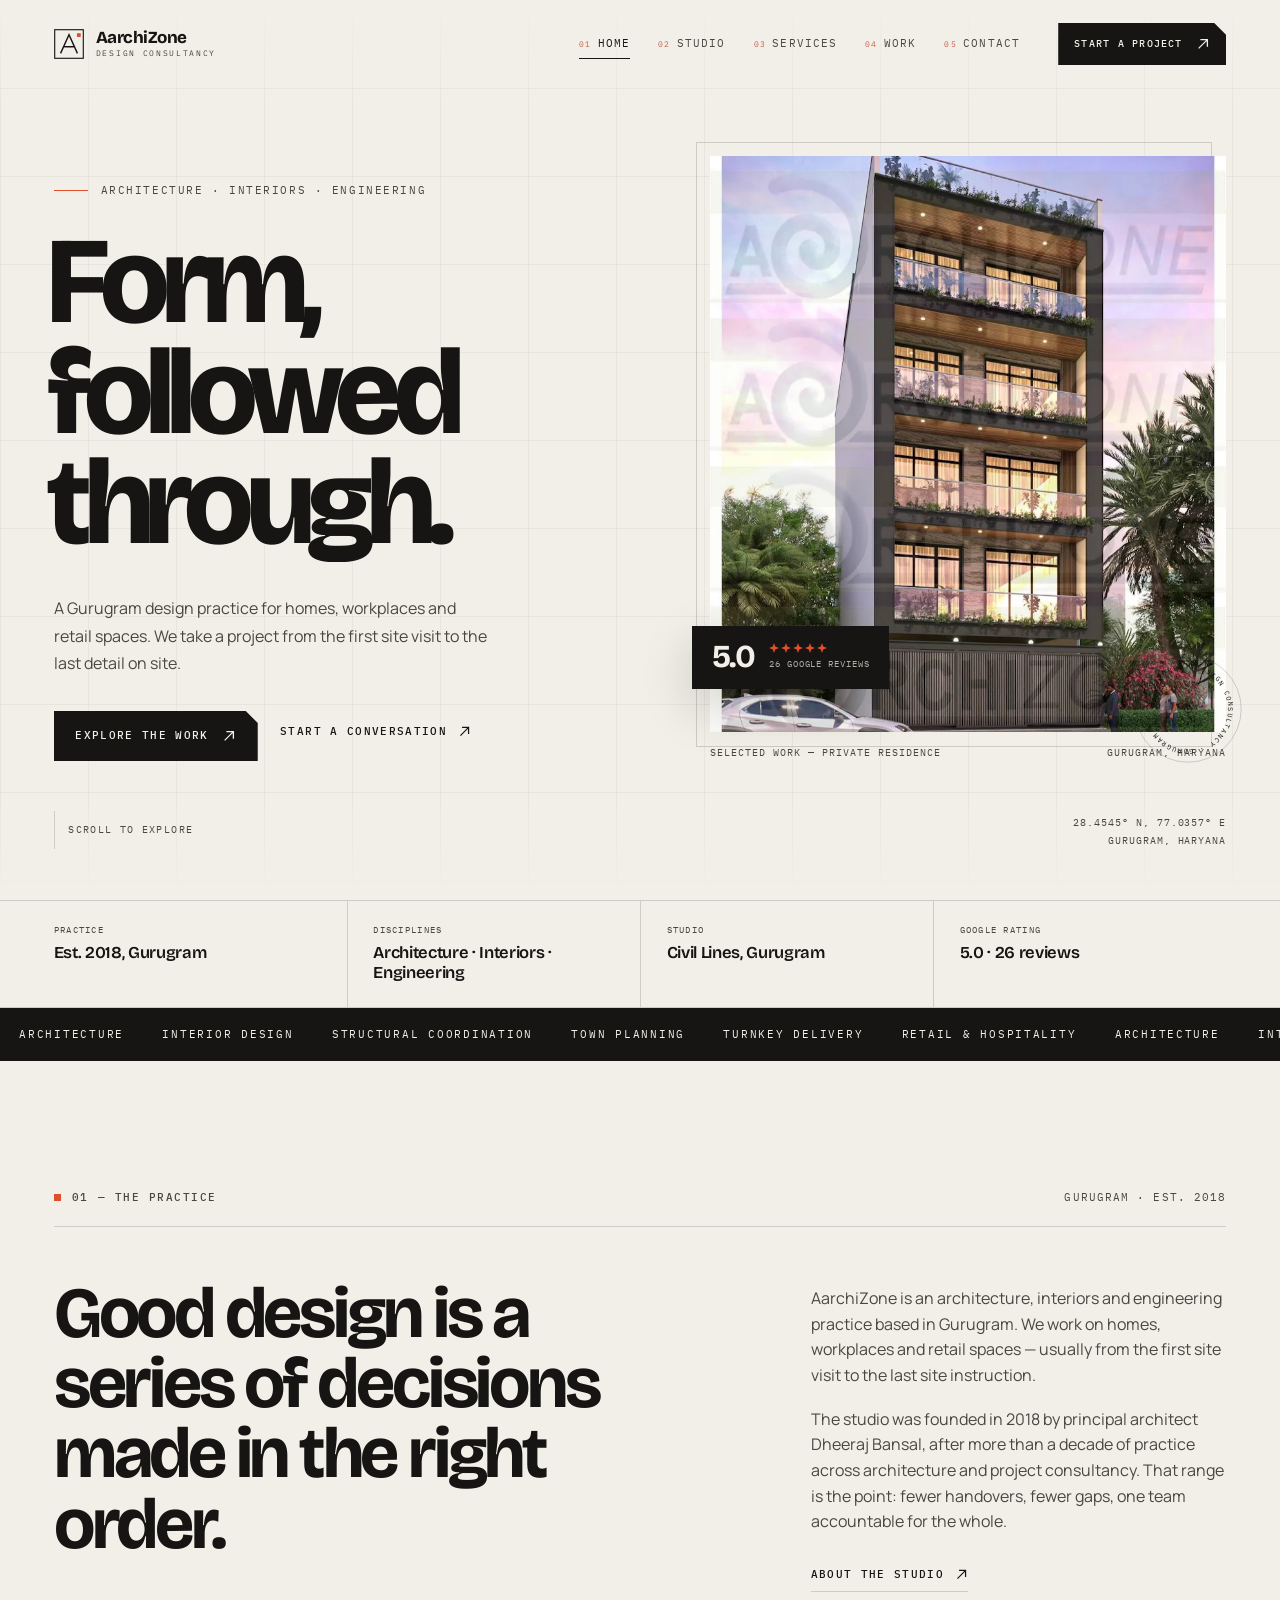
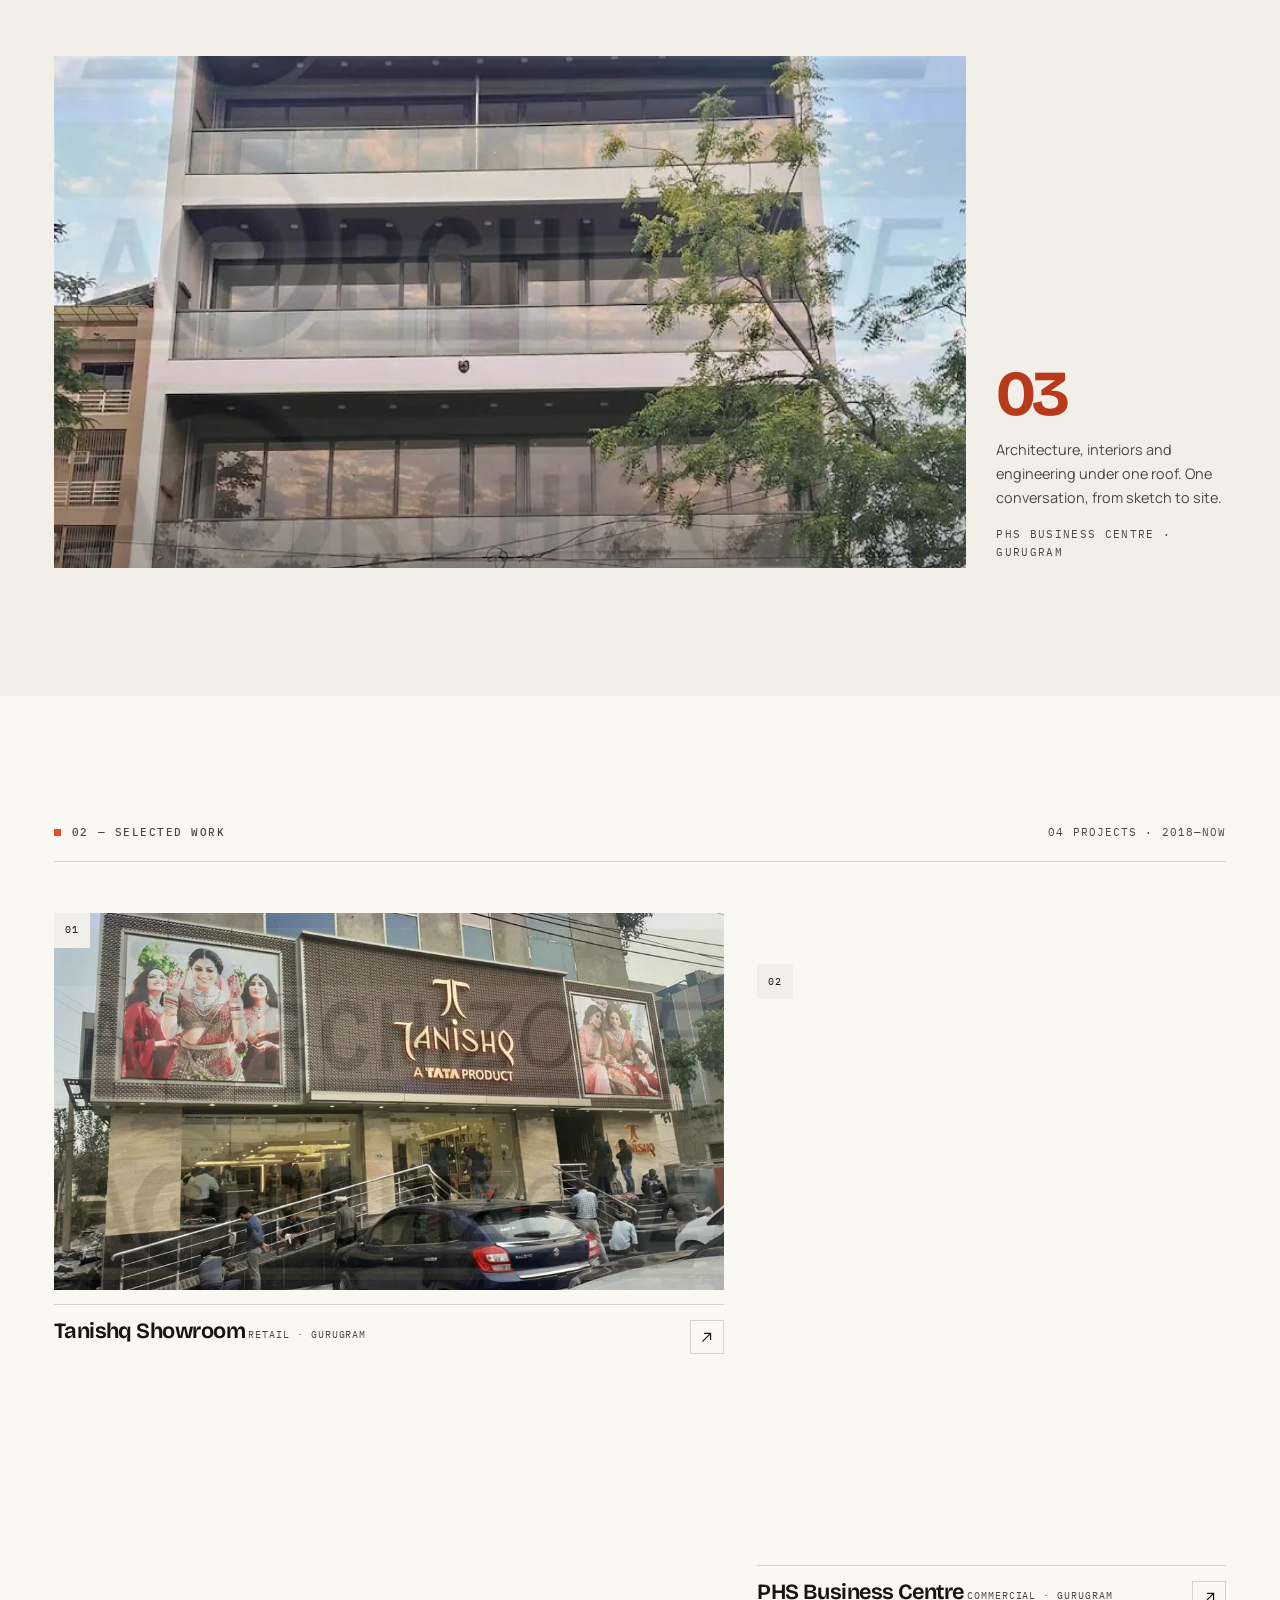
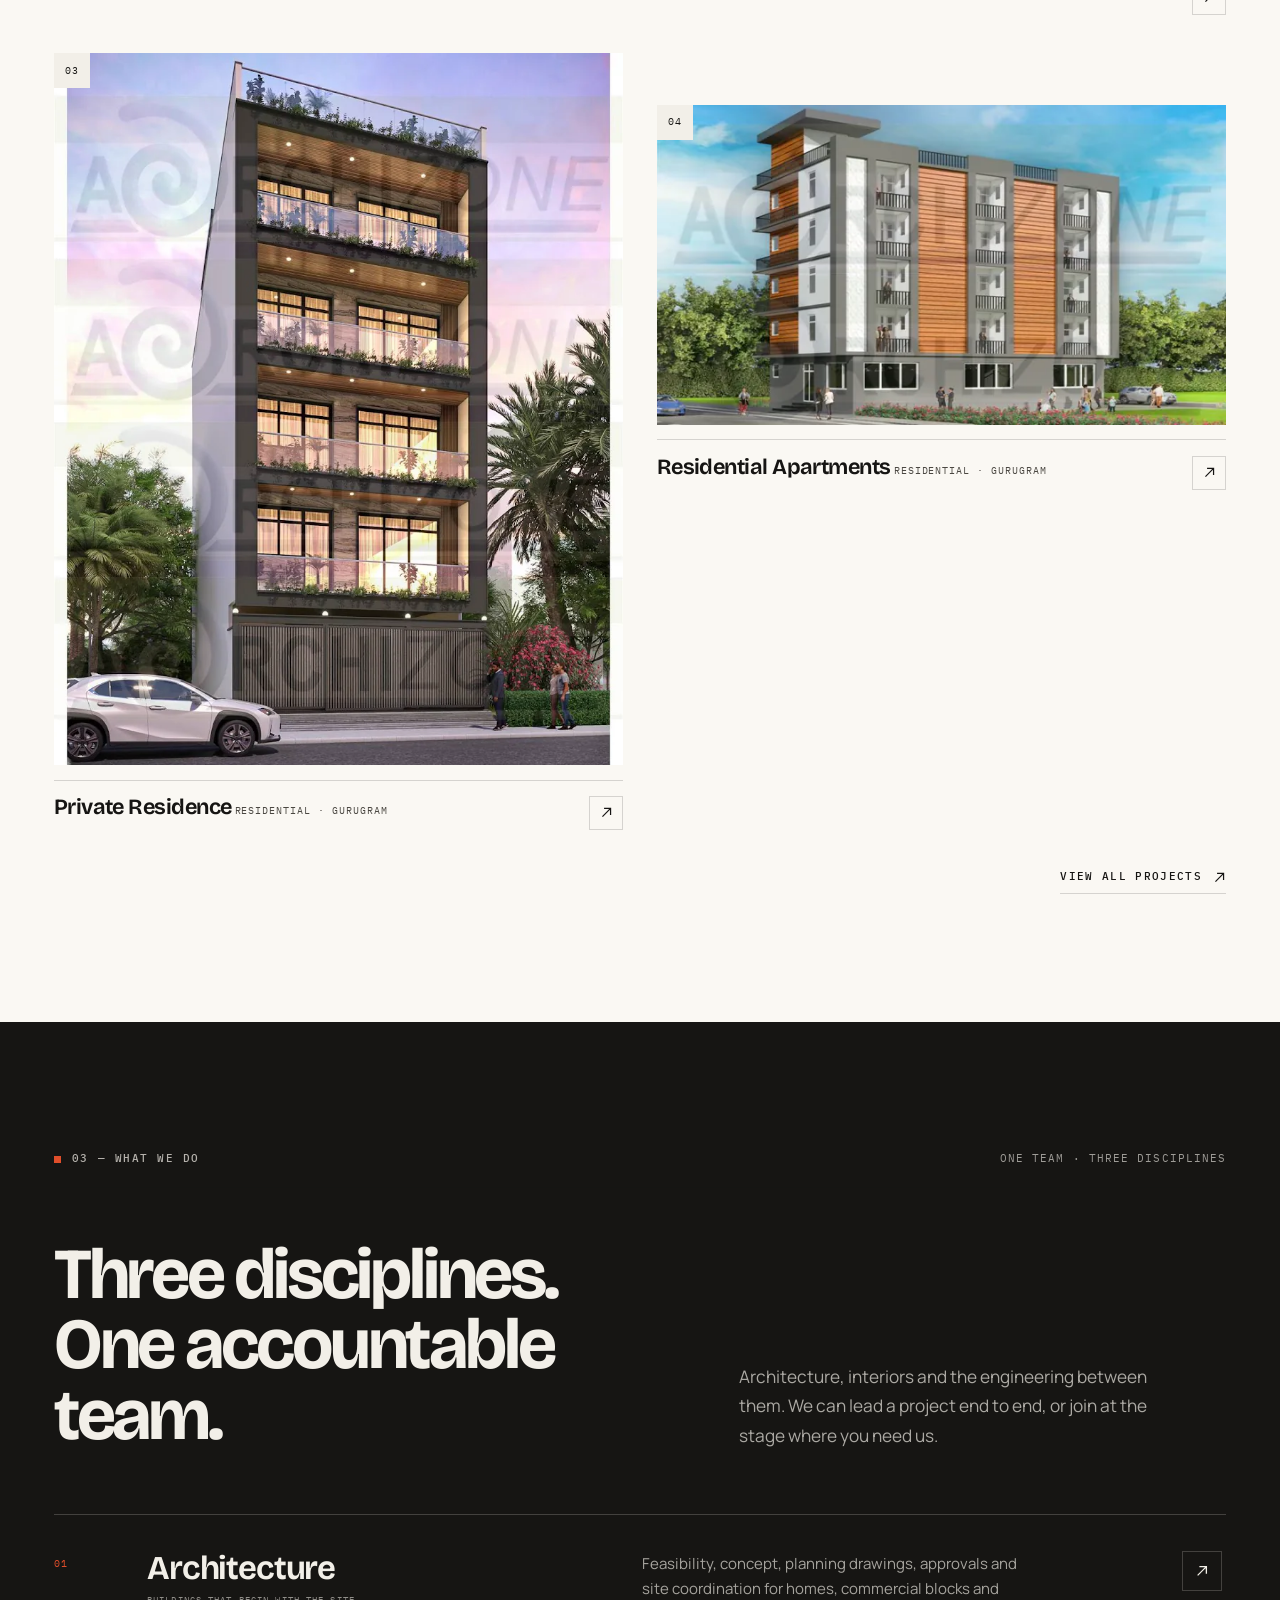
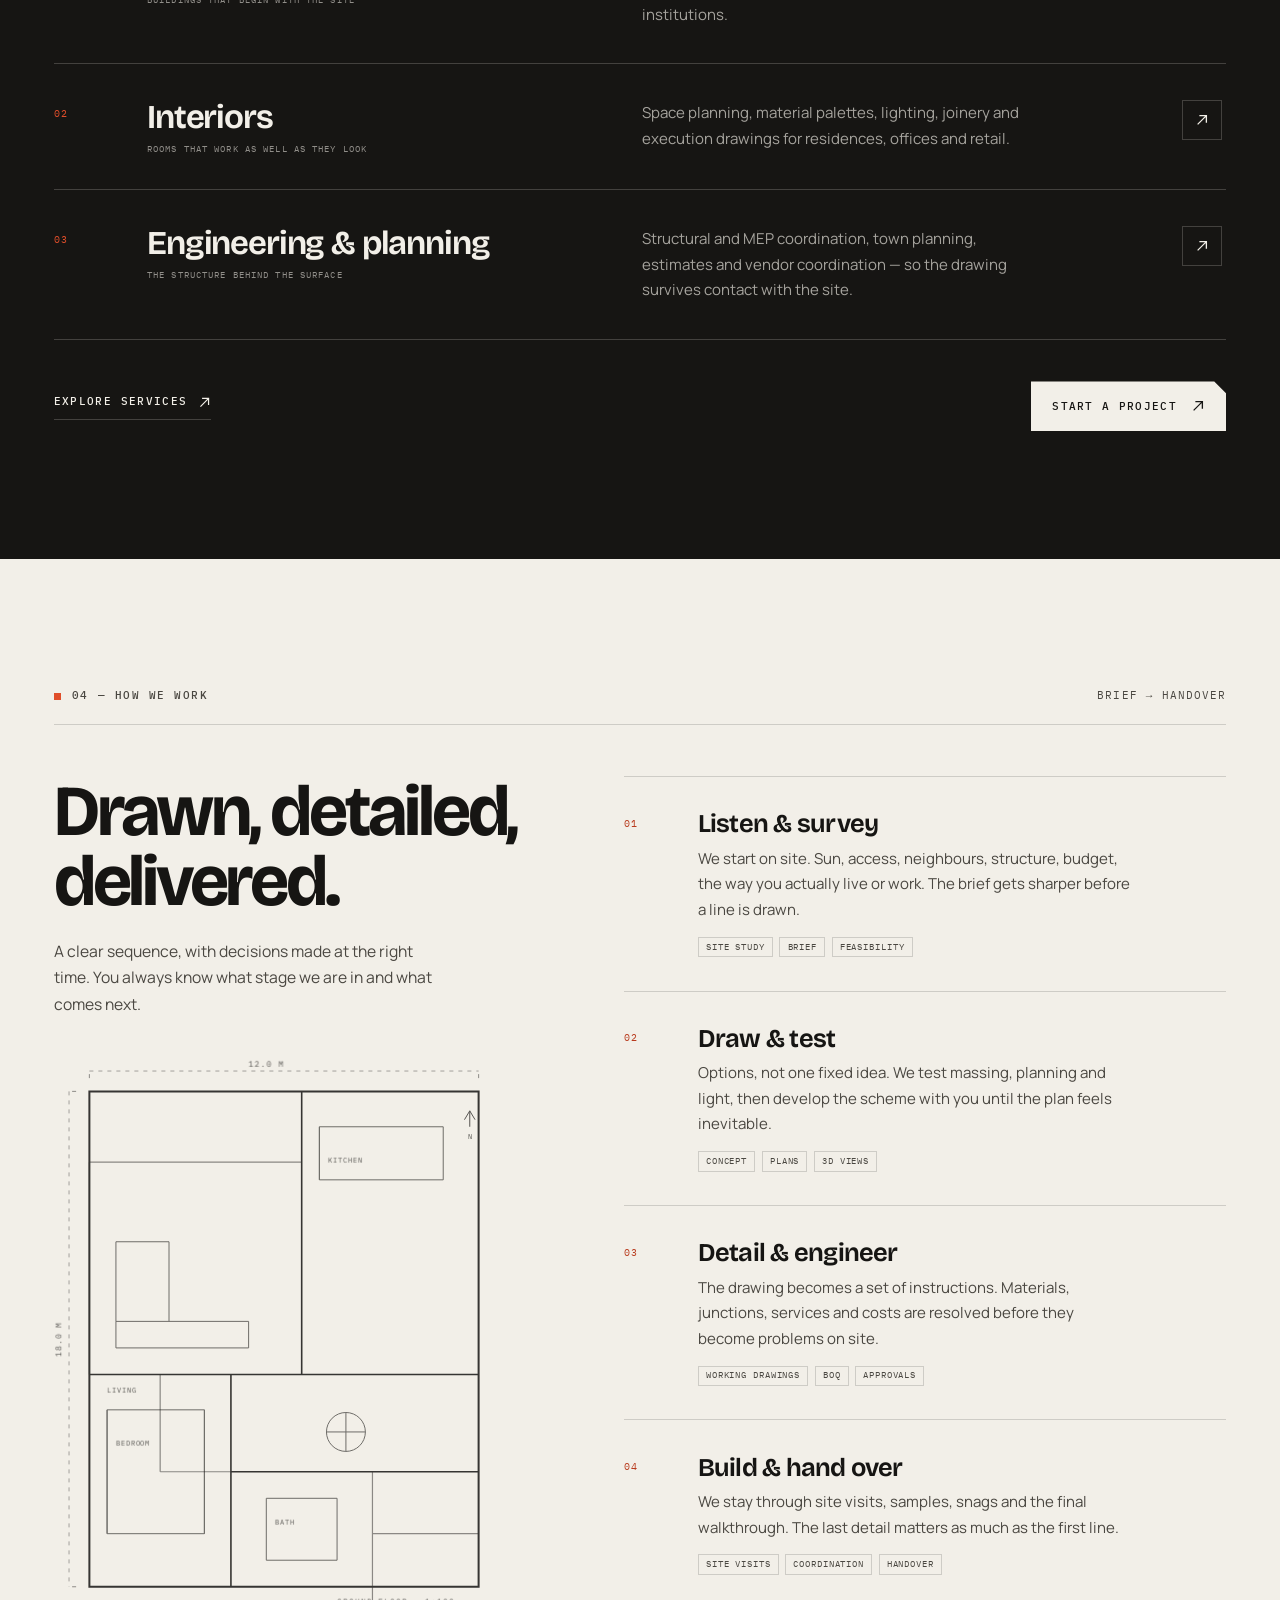
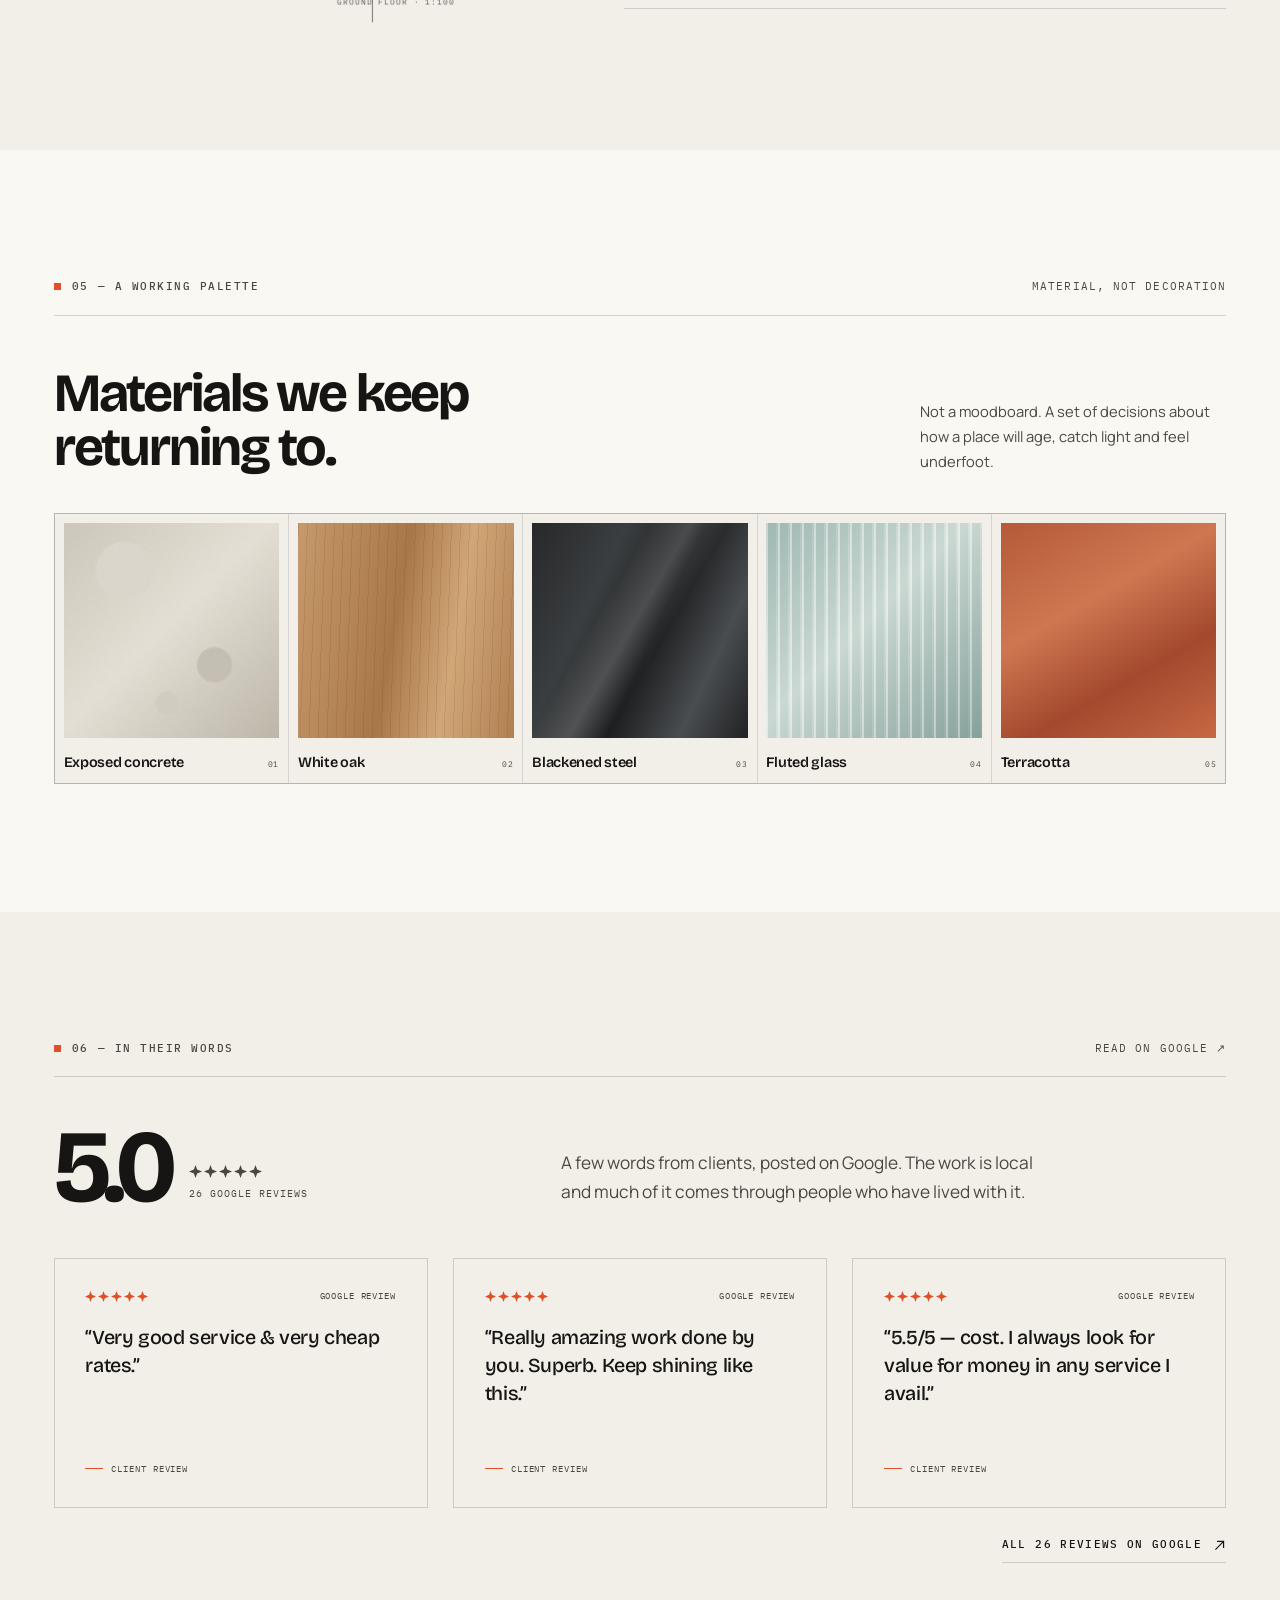
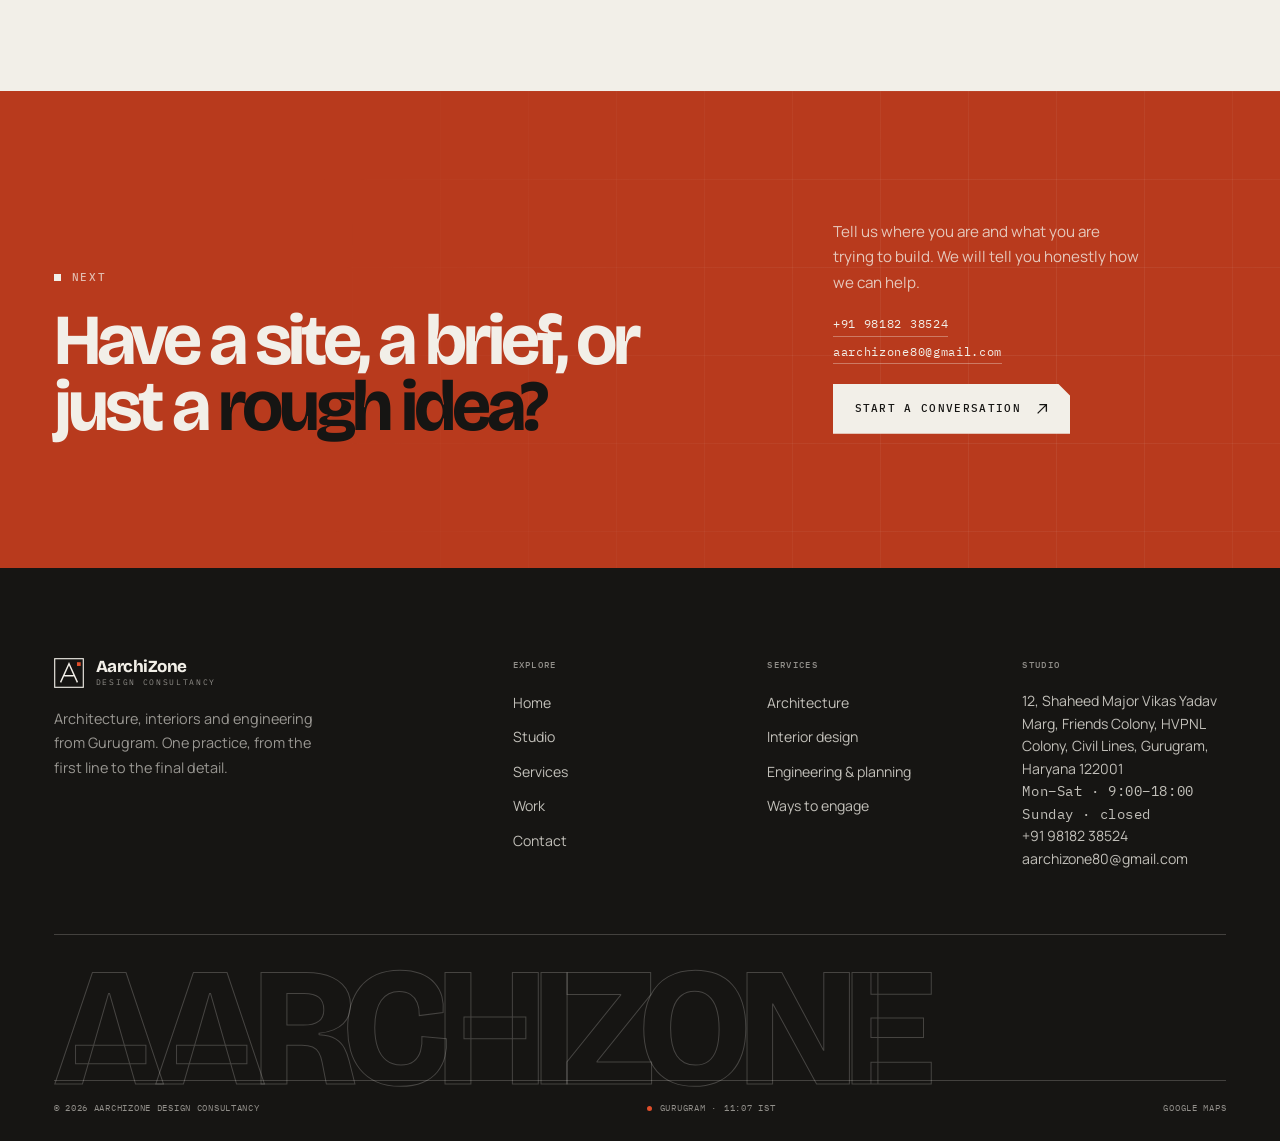
==== index.html @ 9d72ed25 "Build AarchiZone Design Consultancy website" ====
<!DOCTYPE html>
<html lang="en">
<head>
  <meta charset="utf-8">
  <meta name="viewport" content="width=device-width, initial-scale=1">
  <title>AarchiZone Design Consultancy — Architecture in Gurugram</title>
  <meta name="description" content="AarchiZone is an architecture, interior design and engineering practice in Gurugram. Residential, commercial and retail work — from first sketch to final detail.">
  <meta name="theme-color" content="#f2efe8">
  <link rel="icon" href="assets/favicon.svg" type="image/svg+xml">
  <link rel="preload" href="assets/fonts/bricolage-grotesque.woff2" as="font" type="font/woff2" crossorigin>
  <link rel="preload" href="assets/fonts/manrope.woff2" as="font" type="font/woff2" crossorigin>
  <link rel="preload" href="assets/fonts/ibm-plex-mono-400.woff2" as="font" type="font/woff2" crossorigin>
  <link rel="preload" href="assets/img/project-residence.webp" as="image" fetchpriority="high">
  <link rel="stylesheet" href="css/style.css">
  <meta property="og:type" content="website">
  <meta property="og:title" content="AarchiZone Design Consultancy — Architecture, Interiors &amp; Engineering">
  <meta property="og:description" content="A Gurugram design practice working across architecture, interiors and engineering — from the first line to the last detail.">
  <meta property="og:image" content="assets/img/og-cover.webp">
  <meta property="og:image:alt" content="A contemporary residence at dusk with planted balconies, designed by AarchiZone.">
  <meta name="twitter:card" content="summary_large_image">
  <!-- Add canonical + absolute og:url once the production domain is connected. -->
  <script>document.documentElement.classList.add("js");</script>
  <script type="application/ld+json">
  {
    "@context": "https://schema.org",
    "@type": "ProfessionalService",
    "name": "AarchiZone Design Consultancy",
    "description": "Architecture, interior design, engineering and town planning practice in Gurugram, Haryana.",
    "telephone": "+91-98182-38524",
    "email": "aarchizone80@gmail.com",
    "foundingDate": "2018",
    "founder": {
      "@type": "Person",
      "name": "Dheeraj Bansal",
      "jobTitle": "Principal Architect"
    },
    "address": {
      "@type": "PostalAddress",
      "streetAddress": "12, Shaheed Major Vikas Yadav Marg, Friends Colony, HVPNL Colony, Civil Lines",
      "addressLocality": "Gurugram",
      "addressRegion": "Haryana",
      "postalCode": "122001",
      "addressCountry": "IN"
    },
    "geo": {
      "@type": "GeoCoordinates",
      "latitude": 28.4545296,
      "longitude": 77.0357048
    },
    "openingHoursSpecification": [
      {
        "@type": "OpeningHoursSpecification",
        "dayOfWeek": ["Monday", "Tuesday", "Wednesday", "Thursday", "Friday", "Saturday"],
        "opens": "09:00",
        "closes": "18:00"
      }
    ],
    "areaServed": "Gurugram",
    "knowsAbout": ["Architecture", "Interior Design", "Structural Coordination", "Town Planning"],
    "sameAs": ["https://maps.app.goo.gl/5RbaZ3eTJ1Ez8fLD9"]
  }
  </script>
</head>
<body data-page="home">
  <a class="skip-link" href="#main">Skip to content</a>
  <div class="scroll-progress" aria-hidden="true"><span></span></div>

  <header class="site-header" data-header>
    <div class="header-inner container">
      <a class="brand" href="index.html" aria-label="AarchiZone Design Consultancy — home">
        <svg class="brand-mark" viewBox="0 0 32 32" aria-hidden="true" fill="none">
          <rect x="0.75" y="0.75" width="30.5" height="30.5" stroke="currentColor" stroke-width="1.2"/>
          <path d="M7 26 16 6l9 20M11 19h10" stroke="currentColor" stroke-width="1.5"/>
          <rect x="24.5" y="4.5" width="4" height="4" fill="#e04e2a"/>
        </svg>
        <span class="brand-text">
          <span class="brand-name">AarchiZone</span>
          <span class="brand-sub">Design Consultancy</span>
        </span>
      </a>
      <nav class="desktop-nav" aria-label="Primary">
        <a href="index.html" data-nav="home"><span>01</span>Home</a>
        <a href="about.html" data-nav="about"><span>02</span>Studio</a>
        <a href="services.html" data-nav="services"><span>03</span>Services</a>
        <a href="projects.html" data-nav="projects"><span>04</span>Work</a>
        <a href="contact.html" data-nav="contact"><span>05</span>Contact</a>
      </nav>
      <a class="btn btn--sm header-cta" href="contact.html">Start a project
        <svg viewBox="0 0 16 16" fill="none" aria-hidden="true"><path d="M3 13 13 3M5 3h8v8" stroke="currentColor" stroke-width="1.5"/></svg>
      </a>
      <button class="menu-toggle" type="button" aria-expanded="false" aria-controls="mobile-menu" aria-label="Open menu" data-menu-toggle>
        <span></span><span></span><span></span>
      </button>
    </div>
  </header>

  <div class="mobile-menu" id="mobile-menu" data-menu>
    <nav class="mobile-menu__nav" aria-label="Mobile">
      <a href="index.html" data-nav="home"><span>01</span>Home</a>
      <a href="about.html" data-nav="about"><span>02</span>Studio</a>
      <a href="services.html" data-nav="services"><span>03</span>Services</a>
      <a href="projects.html" data-nav="projects"><span>04</span>Work</a>
      <a href="contact.html" data-nav="contact"><span>05</span>Contact</a>
    </nav>
    <div class="mobile-menu__foot">
      <a href="tel:+919818238524">+91&nbsp;98182&nbsp;38524</a>
      <a href="mailto:aarchizone80@gmail.com">aarchizone80@gmail.com</a>
      <span>Gurugram, Haryana</span>
    </div>
  </div>

  <main id="main">
    <section class="hero" data-hero>
      <div class="grid-lines" aria-hidden="true"></div>
      <div class="container hero-inner">
        <div class="hero-copy">
          <p class="eyebrow">Architecture · Interiors · Engineering</p>
          <h1 class="hero-title">
            <span class="line"><span>Form,</span></span>
            <span class="line"><span>followed</span></span>
            <span class="line"><span>through.</span></span>
          </h1>
          <p class="hero-lede">A Gurugram design practice for homes, workplaces and retail spaces. We take a project from the first site visit to the last detail on site.</p>
          <div class="hero-actions">
            <a class="btn" href="projects.html">Explore the work
              <svg viewBox="0 0 16 16" fill="none" aria-hidden="true"><path d="M3 13 13 3M5 3h8v8" stroke="currentColor" stroke-width="1.5"/></svg>
            </a>
            <a class="text-link" href="contact.html">Start a conversation
              <svg viewBox="0 0 16 16" fill="none" aria-hidden="true"><path d="M3 13 13 3M5 3h8v8" stroke="currentColor" stroke-width="1.5"/></svg>
            </a>
          </div>
        </div>

        <div class="hero-visual">
          <figure class="hero-figure">
            <img src="assets/img/project-residence.webp" alt="Contemporary residence at dusk with stacked planted balconies and floor-to-ceiling glazing." width="800" height="1000" fetchpriority="high" decoding="async" data-hero-img>
            <figcaption>
              <span>Selected work — Private residence</span>
              <span>Gurugram, Haryana</span>
            </figcaption>
          </figure>
          <div class="hero-badge">
            <span class="hero-badge__num">5.0</span>
            <span class="hero-badge__meta">
              <span class="stars" role="img" aria-label="Rated 5 out of 5 stars">
                <svg viewBox="0 0 12 12" aria-hidden="true"><path d="M6 0l1.5 4.2L12 6 7.5 7.8 6 12 4.5 7.8 0 6l4.5-1.8z"/></svg>
                <svg viewBox="0 0 12 12" aria-hidden="true"><path d="M6 0l1.5 4.2L12 6 7.5 7.8 6 12 4.5 7.8 0 6l4.5-1.8z"/></svg>
                <svg viewBox="0 0 12 12" aria-hidden="true"><path d="M6 0l1.5 4.2L12 6 7.5 7.8 6 12 4.5 7.8 0 6l4.5-1.8z"/></svg>
                <svg viewBox="0 0 12 12" aria-hidden="true"><path d="M6 0l1.5 4.2L12 6 7.5 7.8 6 12 4.5 7.8 0 6l4.5-1.8z"/></svg>
                <svg viewBox="0 0 12 12" aria-hidden="true"><path d="M6 0l1.5 4.2L12 6 7.5 7.8 6 12 4.5 7.8 0 6l4.5-1.8z"/></svg>
              </span>
              <span>26 Google reviews</span>
            </span>
          </div>
          <div class="hero-stamp" aria-hidden="true">
            <svg viewBox="0 0 120 120">
              <defs><path id="stampCircle" d="M60,60 m-43,0 a43,43 0 1,1 86,0 a43,43 0 1,1 -86,0"/></defs>
              <circle cx="60" cy="60" r="57" fill="none" stroke="currentColor" stroke-width="0.6" opacity="0.3"/>
              <text font-family="IBM Plex Mono, monospace" font-size="7.2" letter-spacing="1.5" fill="currentColor">
                <textPath href="#stampCircle">AARCHIZONE · DESIGN CONSULTANCY · GURUGRAM ·</textPath>
              </text>
              <path d="M60 50v20M50 60h20" stroke="currentColor" stroke-width="0.8"/>
              <circle cx="60" cy="60" r="4" fill="none" stroke="currentColor" stroke-width="0.8"/>
            </svg>
          </div>
        </div>
      </div>

      <div class="hero-foot container">
        <a class="hero-scroll" href="#practice">
          <span class="hero-scroll__line" aria-hidden="true"></span>
          Scroll to explore
        </a>
        <p class="hero-coords">28.4545° N, 77.0357° E<br>Gurugram, Haryana</p>
      </div>
    </section>

    <div class="fact-band">
      <div class="container fact-grid">
        <div class="fact">
          <span class="fact-k">Practice</span>
          <span class="fact-v">Est. 2018, Gurugram</span>
        </div>
        <div class="fact">
          <span class="fact-k">Disciplines</span>
          <span class="fact-v">Architecture · Interiors · Engineering</span>
        </div>
        <div class="fact">
          <span class="fact-k">Studio</span>
          <span class="fact-v">Civil Lines, Gurugram</span>
        </div>
        <div class="fact">
          <span class="fact-k">Google rating</span>
          <span class="fact-v">5.0 · 26 reviews</span>
        </div>
      </div>
    </div>

    <div class="marquee" aria-hidden="true">
      <div class="marquee__track">
        <div class="marquee__group">
          <span class="marquee__item">Architecture</span>
          <span class="marquee__item">Interior design</span>
          <span class="marquee__item">Structural coordination</span>
          <span class="marquee__item">Town planning</span>
          <span class="marquee__item">Turnkey delivery</span>
          <span class="marquee__item">Retail &amp; hospitality</span>
        </div>
        <div class="marquee__group">
          <span class="marquee__item">Architecture</span>
          <span class="marquee__item">Interior design</span>
          <span class="marquee__item">Structural coordination</span>
          <span class="marquee__item">Town planning</span>
          <span class="marquee__item">Turnkey delivery</span>
          <span class="marquee__item">Retail &amp; hospitality</span>
        </div>
      </div>
    </div>

    <section class="section" id="practice">
      <div class="container">
        <div class="section-head">
          <span class="label">01 — The practice</span>
          <span class="section-head__right">Gurugram · Est. 2018</span>
        </div>
        <div class="manifesto-grid">
          <h2 class="display" data-reveal>Good design is a series of decisions made in the right order.</h2>
          <div class="manifesto-copy" data-reveal style="--delay:.1s">
            <p>AarchiZone is an architecture, interiors and engineering practice based in Gurugram. We work on homes, workplaces and retail spaces — usually from the first site visit to the last site instruction.</p>
            <p>The studio was founded in 2018 by principal architect Dheeraj Bansal, after more than a decade of practice across architecture and project consultancy. That range is the point: fewer handovers, fewer gaps, one team accountable for the whole.</p>
            <a class="text-link" href="about.html">About the studio
              <svg viewBox="0 0 16 16" fill="none" aria-hidden="true"><path d="M3 13 13 3M5 3h8v8" stroke="currentColor" stroke-width="1.5"/></svg>
            </a>
          </div>
        </div>
        <div class="manifesto-media">
          <figure data-reveal="clip">
            <img src="assets/img/project-phs.webp" alt="PHS Business Centre, a five-storey commercial building with glass balconies and dark louvre cladding." width="800" height="1000" loading="lazy" decoding="async">
            <span class="reveal-curtain" aria-hidden="true"></span>
          </figure>
          <div class="media-note" data-reveal style="--delay:.1s">
            <div class="media-note__num">03</div>
            <p>Architecture, interiors and engineering under one roof. One conversation, from sketch to site.</p>
            <span class="mono">PHS Business Centre · Gurugram</span>
          </div>
        </div>
      </div>
    </section>

    <section class="section section--paper" id="work">
      <div class="container">
        <div class="section-head">
          <span class="label">02 — Selected work</span>
          <span class="section-head__right">04 projects · 2018—now</span>
        </div>
        <div class="work-grid">
          <article class="project-card--wide">
            <button class="project-card" type="button" data-project="tanishq" aria-haspopup="dialog" data-cursor-target>
              <span class="project-card__media">
                <span class="project-card__index">01</span>
                <img src="assets/img/project-tanishq.webp" srcset="assets/img/project-tanishq-640.webp 640w, assets/img/project-tanishq.webp 960w" sizes="(max-width: 720px) 100vw, 58vw" alt="Tanishq showroom facade with a textured stone portal and illuminated brand signage." width="960" height="540" loading="lazy" decoding="async">
              </span>
              <span class="project-card__info">
                <span>
                  <span class="project-card__title">Tanishq Showroom</span>
                  <span class="project-card__meta">Retail · Gurugram</span>
                </span>
                <span class="project-card__arrow" aria-hidden="true">
                  <svg viewBox="0 0 16 16" fill="none"><path d="M3 13 13 3M5 3h8v8" stroke="currentColor" stroke-width="1.5"/></svg>
                </span>
              </span>
            </button>
          </article>

          <article class="project-card--narrow project-card--offset">
            <button class="project-card" type="button" data-project="phs" aria-haspopup="dialog" data-cursor-target>
              <span class="project-card__media">
                <span class="project-card__index">02</span>
                <img src="assets/img/project-phs.webp" srcset="assets/img/project-phs-640.webp 640w, assets/img/project-phs.webp 800w" sizes="(max-width: 720px) 100vw, 40vw" alt="PHS Business Centre, a five-storey commercial building with glass balconies and dark louvre cladding." width="800" height="1000" loading="lazy" decoding="async">
              </span>
              <span class="project-card__info">
                <span>
                  <span class="project-card__title">PHS Business Centre</span>
                  <span class="project-card__meta">Commercial · Gurugram</span>
                </span>
                <span class="project-card__arrow" aria-hidden="true">
                  <svg viewBox="0 0 16 16" fill="none"><path d="M3 13 13 3M5 3h8v8" stroke="currentColor" stroke-width="1.5"/></svg>
                </span>
              </span>
            </button>
          </article>

          <article class="project-card--half">
            <button class="project-card" type="button" data-project="residence" aria-haspopup="dialog" data-cursor-target>
              <span class="project-card__media">
                <span class="project-card__index">03</span>
                <img src="assets/img/project-residence.webp" srcset="assets/img/project-residence-640.webp 640w, assets/img/project-residence.webp 800w" sizes="(max-width: 720px) 100vw, 48vw" alt="Contemporary residence at dusk with stacked planted balconies and floor-to-ceiling glazing." width="800" height="1000" loading="lazy" decoding="async">
              </span>
              <span class="project-card__info">
                <span>
                  <span class="project-card__title">Private Residence</span>
                  <span class="project-card__meta">Residential · Gurugram</span>
                </span>
                <span class="project-card__arrow" aria-hidden="true">
                  <svg viewBox="0 0 16 16" fill="none"><path d="M3 13 13 3M5 3h8v8" stroke="currentColor" stroke-width="1.5"/></svg>
                </span>
              </span>
            </button>
          </article>

          <article class="project-card--half project-card--landscape project-card--offset">
            <button class="project-card" type="button" data-project="apartments" aria-haspopup="dialog" data-cursor-target>
              <span class="project-card__media">
                <span class="project-card__index">04</span>
                <img src="assets/img/project-apartments.webp" srcset="assets/img/project-apartments-640.webp 640w, assets/img/project-apartments.webp 960w" sizes="(max-width: 720px) 100vw, 48vw" alt="Five-storey residential building with orange louvre panels, white bays and recessed balconies." width="960" height="540" loading="lazy" decoding="async">
              </span>
              <span class="project-card__info">
                <span>
                  <span class="project-card__title">Residential Apartments</span>
                  <span class="project-card__meta">Residential · Gurugram</span>
                </span>
                <span class="project-card__arrow" aria-hidden="true">
                  <svg viewBox="0 0 16 16" fill="none"><path d="M3 13 13 3M5 3h8v8" stroke="currentColor" stroke-width="1.5"/></svg>
                </span>
              </span>
            </button>
          </article>
        </div>
        <div class="work-foot">
          <a class="text-link" href="projects.html">View all projects
            <svg viewBox="0 0 16 16" fill="none" aria-hidden="true"><path d="M3 13 13 3M5 3h8v8" stroke="currentColor" stroke-width="1.5"/></svg>
          </a>
        </div>
      </div>
    </section>

    <section class="section services-dark" id="services">
      <div class="container">
        <div class="section-head">
          <span class="label label--light">03 — What we do</span>
          <span class="section-head__right">One team · Three disciplines</span>
        </div>
        <div class="services-intro">
          <h2 class="display" data-reveal>Three disciplines. One accountable team.</h2>
          <p class="lede" data-reveal style="--delay:.1s">Architecture, interiors and the engineering between them. We can lead a project end to end, or join at the stage where you need us.</p>
        </div>
        <div class="service-list-wrap">
          <a class="service-row" href="services.html#architecture">
            <span class="service-row__num">01</span>
            <span class="service-row__title">Architecture<span>Buildings that begin with the site</span></span>
            <span class="service-row__desc">Feasibility, concept, planning drawings, approvals and site coordination for homes, commercial blocks and institutions.</span>
            <span class="service-row__arrow" aria-hidden="true">
              <svg viewBox="0 0 16 16" fill="none"><path d="M3 13 13 3M5 3h8v8" stroke="currentColor" stroke-width="1.5"/></svg>
            </span>
          </a>
          <a class="service-row" href="services.html#interiors">
            <span class="service-row__num">02</span>
            <span class="service-row__title">Interiors<span>Rooms that work as well as they look</span></span>
            <span class="service-row__desc">Space planning, material palettes, lighting, joinery and execution drawings for residences, offices and retail.</span>
            <span class="service-row__arrow" aria-hidden="true">
              <svg viewBox="0 0 16 16" fill="none"><path d="M3 13 13 3M5 3h8v8" stroke="currentColor" stroke-width="1.5"/></svg>
            </span>
          </a>
          <a class="service-row" href="services.html#engineering">
            <span class="service-row__num">03</span>
            <span class="service-row__title">Engineering &amp; planning<span>The structure behind the surface</span></span>
            <span class="service-row__desc">Structural and MEP coordination, town planning, estimates and vendor coordination — so the drawing survives contact with the site.</span>
            <span class="service-row__arrow" aria-hidden="true">
              <svg viewBox="0 0 16 16" fill="none"><path d="M3 13 13 3M5 3h8v8" stroke="currentColor" stroke-width="1.5"/></svg>
            </span>
          </a>
        </div>
        <div class="services-foot">
          <a class="text-link text-link--light" href="services.html">Explore services
            <svg viewBox="0 0 16 16" fill="none" aria-hidden="true"><path d="M3 13 13 3M5 3h8v8" stroke="currentColor" stroke-width="1.5"/></svg>
          </a>
          <a class="btn btn--light" href="contact.html">Start a project
            <svg viewBox="0 0 16 16" fill="none" aria-hidden="true"><path d="M3 13 13 3M5 3h8v8" stroke="currentColor" stroke-width="1.5"/></svg>
          </a>
        </div>
      </div>
    </section>

    <section class="section" id="process">
      <div class="container">
        <div class="section-head">
          <span class="label">04 — How we work</span>
          <span class="section-head__right">Brief → handover</span>
        </div>
        <div class="process-grid">
          <div class="process-sticky">
            <h2 class="display" data-reveal>Drawn, detailed, delivered.</h2>
            <p class="lede" data-reveal style="--delay:.1s">A clear sequence, with decisions made at the right time. You always know what stage we are in and what comes next.</p>
            <div class="plan" data-plan aria-hidden="true">
              <svg viewBox="0 0 520 640" fill="none" stroke="currentColor">
                <g opacity="0.85">
                  <path class="draw" style="--i:0" pathLength="1" d="M40 40h440v560H40z" stroke-width="2"/>
                  <path class="draw" style="--i:1" pathLength="1" d="M280 40v320M40 360h440M200 360v240M200 470h280" stroke-width="1.6"/>
                  <path class="draw" style="--i:2" pathLength="1" d="M40 120h240M40 120v240" stroke-width="1.2" opacity="0.55"/>
                  <path class="draw" style="--i:3" pathLength="1" d="M120 360v110M120 470h80" stroke-width="1.2" opacity="0.55"/>
                  <path class="draw" style="--i:4" pathLength="1" d="M360 470v170M360 540h120" stroke-width="1.2" opacity="0.55"/>
                </g>
                <g opacity="0.6">
                  <path class="draw" style="--i:5" pathLength="1" d="M70 300h150v30H70zM70 300v-90h60v90" stroke-width="1"/>
                  <path class="draw" style="--i:6" pathLength="1" d="M300 80h140v60H300zM300 80v60" stroke-width="1"/>
                  <path class="draw" style="--i:7" pathLength="1" d="M60 400h110v140H60zM60 400v140M170 400v140" stroke-width="1"/>
                  <path class="draw" style="--i:8" pathLength="1" d="M240 500h80v70h-80z" stroke-width="1"/>
                  <circle class="draw" style="--i:9" pathLength="1" cx="330" cy="425" r="22" stroke-width="1"/>
                  <path class="draw" style="--i:10" pathLength="1" d="M330 403v44M308 425h44" stroke-width="1"/>
                </g>
                <g opacity="0.45" stroke-dasharray="4 5">
                  <path d="M40 25v-8M480 25v-8M25 40h-8M25 600h-8" stroke-width="1"/>
                  <path d="M40 17h440M17 40v560" stroke-width="0.8"/>
                </g>
                <g font-family="IBM Plex Mono, monospace" fill="currentColor" stroke="none" opacity="0.7">
                  <text x="240" y="12" font-size="9" text-anchor="middle" letter-spacing="1">12.0 M</text>
                  <text x="8" y="320" font-size="9" text-anchor="middle" letter-spacing="1" transform="rotate(-90 8 320)">18.0 M</text>
                  <text x="320" y="620" font-size="9" letter-spacing="1">GROUND FLOOR · 1:100</text>
                  <text x="60" y="380" font-size="8" letter-spacing="1">LIVING</text>
                  <text x="310" y="120" font-size="8" letter-spacing="1">KITCHEN</text>
                  <text x="70" y="440" font-size="8" letter-spacing="1">BEDROOM</text>
                  <text x="250" y="530" font-size="8" letter-spacing="1">BATH</text>
                </g>
                <g opacity="0.7">
                  <path d="M470 80v-18M470 62l-6 10M470 62l6 10" stroke-width="1"/>
                  <text x="470" y="94" font-family="IBM Plex Mono, monospace" font-size="8" text-anchor="middle" fill="currentColor" stroke="none">N</text>
                </g>
              </svg>
            </div>
          </div>
          <div class="process-steps">
            <article class="process-step" data-reveal>
              <span class="process-step__num">01</span>
              <div>
                <h3 class="process-step__title">Listen &amp; survey</h3>
                <p class="process-step__copy">We start on site. Sun, access, neighbours, structure, budget, the way you actually live or work. The brief gets sharper before a line is drawn.</p>
                <div class="process-step__tags"><span class="tag">Site study</span><span class="tag">Brief</span><span class="tag">Feasibility</span></div>
              </div>
            </article>
            <article class="process-step" data-reveal>
              <span class="process-step__num">02</span>
              <div>
                <h3 class="process-step__title">Draw &amp; test</h3>
                <p class="process-step__copy">Options, not one fixed idea. We test massing, planning and light, then develop the scheme with you until the plan feels inevitable.</p>
                <div class="process-step__tags"><span class="tag">Concept</span><span class="tag">Plans</span><span class="tag">3D views</span></div>
              </div>
            </article>
            <article class="process-step" data-reveal>
              <span class="process-step__num">03</span>
              <div>
                <h3 class="process-step__title">Detail &amp; engineer</h3>
                <p class="process-step__copy">The drawing becomes a set of instructions. Materials, junctions, services and costs are resolved before they become problems on site.</p>
                <div class="process-step__tags"><span class="tag">Working drawings</span><span class="tag">BOQ</span><span class="tag">Approvals</span></div>
              </div>
            </article>
            <article class="process-step" data-reveal>
              <span class="process-step__num">04</span>
              <div>
                <h3 class="process-step__title">Build &amp; hand over</h3>
                <p class="process-step__copy">We stay through site visits, samples, snags and the final walkthrough. The last detail matters as much as the first line.</p>
                <div class="process-step__tags"><span class="tag">Site visits</span><span class="tag">Coordination</span><span class="tag">Handover</span></div>
              </div>
            </article>
          </div>
        </div>
      </div>
    </section>

    <section class="section section--paper" id="materials">
      <div class="container">
        <div class="section-head">
          <span class="label">05 — A working palette</span>
          <span class="section-head__right">Material, not decoration</span>
        </div>
        <div class="materials-head">
          <h2 class="h2" data-reveal>Materials we keep returning to.</h2>
          <p data-reveal style="--delay:.1s">Not a moodboard. A set of decisions about how a place will age, catch light and feel underfoot.</p>
        </div>
        <div class="material-grid" data-reveal>
          <div class="material">
            <div class="material__swatch swatch-concrete" aria-hidden="true"></div>
            <div class="material__meta"><span class="material__name">Exposed concrete</span><span class="material__num">01</span></div>
          </div>
          <div class="material">
            <div class="material__swatch swatch-oak" aria-hidden="true"></div>
            <div class="material__meta"><span class="material__name">White oak</span><span class="material__num">02</span></div>
          </div>
          <div class="material">
            <div class="material__swatch swatch-steel" aria-hidden="true"></div>
            <div class="material__meta"><span class="material__name">Blackened steel</span><span class="material__num">03</span></div>
          </div>
          <div class="material">
            <div class="material__swatch swatch-glass" aria-hidden="true"></div>
            <div class="material__meta"><span class="material__name">Fluted glass</span><span class="material__num">04</span></div>
          </div>
          <div class="material">
            <div class="material__swatch swatch-terracotta" aria-hidden="true"></div>
            <div class="material__meta"><span class="material__name">Terracotta</span><span class="material__num">05</span></div>
          </div>
        </div>
      </div>
    </section>

    <section class="section" id="reviews">
      <div class="container">
        <div class="section-head">
          <span class="label">06 — In their words</span>
          <a class="section-head__right" href="https://search.google.com/local/reviews?placeid=ChIJl_zpMSUZDTkREICyxFsfy58" target="_blank" rel="noopener">Read on Google ↗</a>
        </div>
        <div class="reviews-top">
          <div class="rating-block" data-reveal>
            <span class="rating-num">5.0</span>
            <span class="rating-meta">
              <span class="stars" role="img" aria-label="Rated 5 out of 5 stars">
                <svg viewBox="0 0 12 12" aria-hidden="true"><path d="M6 0l1.5 4.2L12 6 7.5 7.8 6 12 4.5 7.8 0 6l4.5-1.8z"/></svg>
                <svg viewBox="0 0 12 12" aria-hidden="true"><path d="M6 0l1.5 4.2L12 6 7.5 7.8 6 12 4.5 7.8 0 6l4.5-1.8z"/></svg>
                <svg viewBox="0 0 12 12" aria-hidden="true"><path d="M6 0l1.5 4.2L12 6 7.5 7.8 6 12 4.5 7.8 0 6l4.5-1.8z"/></svg>
                <svg viewBox="0 0 12 12" aria-hidden="true"><path d="M6 0l1.5 4.2L12 6 7.5 7.8 6 12 4.5 7.8 0 6l4.5-1.8z"/></svg>
                <svg viewBox="0 0 12 12" aria-hidden="true"><path d="M6 0l1.5 4.2L12 6 7.5 7.8 6 12 4.5 7.8 0 6l4.5-1.8z"/></svg>
              </span>
              <span>26 Google reviews</span>
            </span>
          </div>
          <p class="lede" data-reveal style="--delay:.1s">A few words from clients, posted on Google. The work is local and much of it comes through people who have lived with it.</p>
        </div>
        <div class="reviews-grid">
          <article class="review" data-reveal>
            <div class="review__top">
              <span class="stars" role="img" aria-label="Rated 5 out of 5 stars">
                <svg viewBox="0 0 12 12" aria-hidden="true"><path d="M6 0l1.5 4.2L12 6 7.5 7.8 6 12 4.5 7.8 0 6l4.5-1.8z"/></svg>
                <svg viewBox="0 0 12 12" aria-hidden="true"><path d="M6 0l1.5 4.2L12 6 7.5 7.8 6 12 4.5 7.8 0 6l4.5-1.8z"/></svg>
                <svg viewBox="0 0 12 12" aria-hidden="true"><path d="M6 0l1.5 4.2L12 6 7.5 7.8 6 12 4.5 7.8 0 6l4.5-1.8z"/></svg>
                <svg viewBox="0 0 12 12" aria-hidden="true"><path d="M6 0l1.5 4.2L12 6 7.5 7.8 6 12 4.5 7.8 0 6l4.5-1.8z"/></svg>
                <svg viewBox="0 0 12 12" aria-hidden="true"><path d="M6 0l1.5 4.2L12 6 7.5 7.8 6 12 4.5 7.8 0 6l4.5-1.8z"/></svg>
              </span>
              <span class="review__src">Google review</span>
            </div>
            <blockquote class="review__quote">“Very good service &amp; very cheap rates.”</blockquote>
            <span class="review__by">Client review</span>
          </article>
          <article class="review" data-reveal style="--delay:.08s">
            <div class="review__top">
              <span class="stars" role="img" aria-label="Rated 5 out of 5 stars">
                <svg viewBox="0 0 12 12" aria-hidden="true"><path d="M6 0l1.5 4.2L12 6 7.5 7.8 6 12 4.5 7.8 0 6l4.5-1.8z"/></svg>
                <svg viewBox="0 0 12 12" aria-hidden="true"><path d="M6 0l1.5 4.2L12 6 7.5 7.8 6 12 4.5 7.8 0 6l4.5-1.8z"/></svg>
                <svg viewBox="0 0 12 12" aria-hidden="true"><path d="M6 0l1.5 4.2L12 6 7.5 7.8 6 12 4.5 7.8 0 6l4.5-1.8z"/></svg>
                <svg viewBox="0 0 12 12" aria-hidden="true"><path d="M6 0l1.5 4.2L12 6 7.5 7.8 6 12 4.5 7.8 0 6l4.5-1.8z"/></svg>
                <svg viewBox="0 0 12 12" aria-hidden="true"><path d="M6 0l1.5 4.2L12 6 7.5 7.8 6 12 4.5 7.8 0 6l4.5-1.8z"/></svg>
              </span>
              <span class="review__src">Google review</span>
            </div>
            <blockquote class="review__quote">“Really amazing work done by you. Superb. Keep shining like this.”</blockquote>
            <span class="review__by">Client review</span>
          </article>
          <article class="review" data-reveal style="--delay:.16s">
            <div class="review__top">
              <span class="stars" role="img" aria-label="Rated 5 out of 5 stars">
                <svg viewBox="0 0 12 12" aria-hidden="true"><path d="M6 0l1.5 4.2L12 6 7.5 7.8 6 12 4.5 7.8 0 6l4.5-1.8z"/></svg>
                <svg viewBox="0 0 12 12" aria-hidden="true"><path d="M6 0l1.5 4.2L12 6 7.5 7.8 6 12 4.5 7.8 0 6l4.5-1.8z"/></svg>
                <svg viewBox="0 0 12 12" aria-hidden="true"><path d="M6 0l1.5 4.2L12 6 7.5 7.8 6 12 4.5 7.8 0 6l4.5-1.8z"/></svg>
                <svg viewBox="0 0 12 12" aria-hidden="true"><path d="M6 0l1.5 4.2L12 6 7.5 7.8 6 12 4.5 7.8 0 6l4.5-1.8z"/></svg>
                <svg viewBox="0 0 12 12" aria-hidden="true"><path d="M6 0l1.5 4.2L12 6 7.5 7.8 6 12 4.5 7.8 0 6l4.5-1.8z"/></svg>
              </span>
              <span class="review__src">Google review</span>
            </div>
            <blockquote class="review__quote">“5.5/5 — cost. I always look for value for money in any service I avail.”</blockquote>
            <span class="review__by">Client review</span>
          </article>
        </div>
        <div class="reviews-foot">
          <a class="text-link" href="https://search.google.com/local/reviews?placeid=ChIJl_zpMSUZDTkREICyxFsfy58" target="_blank" rel="noopener">All 26 reviews on Google
            <svg viewBox="0 0 16 16" fill="none" aria-hidden="true"><path d="M3 13 13 3M5 3h8v8" stroke="currentColor" stroke-width="1.5"/></svg>
          </a>
        </div>
      </div>
    </section>

    <section class="section cta">
      <div class="container cta-inner">
        <div>
          <span class="label">Next</span>
          <h2 class="cta-title">Have a site, a brief, or just a <em>rough idea?</em></h2>
        </div>
        <div class="cta-right">
          <p>Tell us where you are and what you are trying to build. We will tell you honestly how we can help.</p>
          <div class="cta-contacts">
            <a href="tel:+919818238524">+91&nbsp;98182&nbsp;38524</a>
            <a href="mailto:aarchizone80@gmail.com">aarchizone80@gmail.com</a>
          </div>
          <a class="btn btn--light" href="contact.html">Start a conversation
            <svg viewBox="0 0 16 16" fill="none" aria-hidden="true"><path d="M3 13 13 3M5 3h8v8" stroke="currentColor" stroke-width="1.5"/></svg>
          </a>
        </div>
      </div>
    </section>
  </main>

  <footer class="site-footer">
    <div class="container">
      <div class="footer-grid">
        <div class="footer-brand">
          <a class="brand" href="index.html" aria-label="AarchiZone Design Consultancy — home">
            <svg class="brand-mark" viewBox="0 0 32 32" aria-hidden="true" fill="none">
              <rect x="0.75" y="0.75" width="30.5" height="30.5" stroke="currentColor" stroke-width="1.2"/>
              <path d="M7 26 16 6l9 20M11 19h10" stroke="currentColor" stroke-width="1.5"/>
              <rect x="24.5" y="4.5" width="4" height="4" fill="#e04e2a"/>
            </svg>
            <span class="brand-text">
              <span class="brand-name">AarchiZone</span>
              <span class="brand-sub">Design Consultancy</span>
            </span>
          </a>
          <p>Architecture, interiors and engineering from Gurugram. One practice, from the first line to the final detail.</p>
        </div>
        <div class="footer-col">
          <h3>Explore</h3>
          <ul>
            <li><a href="index.html">Home</a></li>
            <li><a href="about.html">Studio</a></li>
            <li><a href="services.html">Services</a></li>
            <li><a href="projects.html">Work</a></li>
            <li><a href="contact.html">Contact</a></li>
          </ul>
        </div>
        <div class="footer-col">
          <h3>Services</h3>
          <ul>
            <li><a href="services.html#architecture">Architecture</a></li>
            <li><a href="services.html#interiors">Interior design</a></li>
            <li><a href="services.html#engineering">Engineering &amp; planning</a></li>
            <li><a href="services.html#engage">Ways to engage</a></li>
          </ul>
        </div>
        <div class="footer-col">
          <h3>Studio</h3>
          <address>12, Shaheed Major Vikas Yadav Marg, Friends Colony, HVPNL Colony, Civil Lines, Gurugram, Haryana 122001</address>
          <p class="footer-hours">Mon–Sat · 9:00–18:00<br>Sunday · closed</p>
          <p><a href="tel:+919818238524">+91&nbsp;98182&nbsp;38524</a><br><a href="mailto:aarchizone80@gmail.com">aarchizone80@gmail.com</a></p>
        </div>
      </div>
      <div class="footer-wordmark" aria-hidden="true"><span>AARCHIZONE</span></div>
      <div class="footer-bottom">
        <span>© <span data-year>2026</span> AarchiZone Design Consultancy</span>
        <span class="local-time">Gurugram · <span data-time>--:-- IST</span></span>
        <a href="https://maps.app.goo.gl/5RbaZ3eTJ1Ez8fLD9" target="_blank" rel="noopener">Google Maps</a>
      </div>
    </div>
  </footer>

  <div class="cursor-label" data-cursor aria-hidden="true">View</div>

  <dialog class="project-dialog" data-project-dialog aria-labelledby="dialog-title">
    <div class="dialog-head">
      <span data-dialog-category>Project</span>
      <button class="dialog-close" type="button" data-dialog-close aria-label="Close project">
        <svg viewBox="0 0 16 16" fill="none" aria-hidden="true"><path d="M3 3l10 10M13 3 3 13" stroke="currentColor" stroke-width="1.5"/></svg>
      </button>
    </div>
    <div class="dialog-media">
      <img data-dialog-image src="assets/img/project-residence.webp" alt="" width="1200" height="800">
    </div>
    <div class="dialog-body">
      <div>
        <h2 id="dialog-title" data-dialog-title>Project</h2>
        <span class="mono">Selected work · AarchiZone</span>
      </div>
      <div>
        <p data-dialog-body></p>
        <dl class="dialog-facts">
          <div class="dialog-fact"><dt>Scope</dt><dd data-dialog-scope></dd></div>
          <div class="dialog-fact"><dt>Typology</dt><dd data-dialog-typology></dd></div>
          <div class="dialog-fact"><dt>Location</dt><dd data-dialog-location></dd></div>
          <div class="dialog-fact"><dt>Status</dt><dd data-dialog-status></dd></div>
        </dl>
      </div>
    </div>
  </dialog>

  <script src="js/main.js" defer></script>
</body>
</html>
---- css/style.css ----
/* ==========================================================================
   AarchiZone Design Consultancy
   A custom editorial/architectural design system.
   ========================================================================== */

/* ---------- Fonts ---------- */
@font-face {
  font-family: "Bricolage Grotesque";
  src: url("../assets/fonts/bricolage-grotesque.woff2") format("woff2");
  font-weight: 200 800;
  font-style: normal;
  font-display: swap;
}
@font-face {
  font-family: "Manrope";
  src: url("../assets/fonts/manrope.woff2") format("woff2");
  font-weight: 200 800;
  font-style: normal;
  font-display: swap;
}
@font-face {
  font-family: "IBM Plex Mono";
  src: url("../assets/fonts/ibm-plex-mono-400.woff2") format("woff2");
  font-weight: 400;
  font-style: normal;
  font-display: swap;
}
@font-face {
  font-family: "IBM Plex Mono";
  src: url("../assets/fonts/ibm-plex-mono-500.woff2") format("woff2");
  font-weight: 500;
  font-style: normal;
  font-display: swap;
}

/* ---------- Tokens ---------- */
:root {
  --bone: #f2efe8;
  --paper: #faf8f3;
  --ink: #161513;
  --ink-soft: #4a4741;
  --accent: #e04e2a;
  --accent-deep: #b83a1d;
  --olive: #6b7259;
  --sand: #d8cfbe;
  --line: rgba(22, 21, 19, 0.16);
  --line-soft: rgba(22, 21, 19, 0.09);
  --line-light: rgba(242, 239, 232, 0.2);
  --font-display: "Bricolage Grotesque", "Arial Narrow", sans-serif;
  --font-body: "Manrope", "Segoe UI", sans-serif;
  --font-mono: "IBM Plex Mono", "Courier New", monospace;
  --ease: cubic-bezier(0.22, 0.72, 0.2, 1);
  --ease-out: cubic-bezier(0.16, 1, 0.3, 1);
  --header-h: 88px;
  --gutter: clamp(20px, 4.2vw, 64px);
  --section-y: clamp(76px, 10vw, 150px);
  --maxw: 1480px;
  --radius: 2px;
}

/* ---------- Reset ---------- */
*,
*::before,
*::after {
  box-sizing: border-box;
}
html {
  -webkit-text-size-adjust: 100%;
  scroll-behavior: smooth;
}
body {
  margin: 0;
  background: var(--bone);
  color: var(--ink);
  font-family: var(--font-body);
  font-size: 16px;
  line-height: 1.6;
  -webkit-font-smoothing: antialiased;
  text-rendering: optimizeLegibility;
  overflow-x: clip;
}
body.menu-open {
  overflow: hidden;
}
body.menu-open .site-header {
  color: var(--bone);
  background: transparent;
  border-color: transparent;
  -webkit-backdrop-filter: none;
  backdrop-filter: none;
}
body.menu-open .site-header .brand-sub {
  color: rgba(242, 239, 232, 0.62);
}
body.menu-open .menu-toggle {
  border-color: var(--line-light);
}
body.menu-open .menu-toggle span {
  background: var(--bone);
}
img,
svg {
  display: block;
  max-width: 100%;
}
img {
  height: auto;
}
button,
input,
textarea,
select {
  font: inherit;
  color: inherit;
}
button {
  cursor: pointer;
}
a {
  color: inherit;
  text-decoration: none;
}
p,
h1,
h2,
h3,
h4,
figure,
blockquote,
dl,
dd {
  margin: 0;
}
ul,
ol {
  margin: 0;
  padding: 0;
  list-style: none;
}
::selection {
  background: var(--accent);
  color: var(--ink);
}
:focus-visible {
  outline: 2px solid var(--accent);
  outline-offset: 4px;
}
hr {
  border: 0;
  border-top: 1px solid var(--line);
  margin: 0;
}

/* ---------- Type ---------- */
.display {
  font-family: var(--font-display);
  font-weight: 700;
  font-size: clamp(2.4rem, 5.6vw, 5.2rem);
  line-height: 0.98;
  letter-spacing: -0.045em;
}
.h2 {
  font-family: var(--font-display);
  font-weight: 700;
  font-size: clamp(2rem, 4.2vw, 3.8rem);
  line-height: 1;
  letter-spacing: -0.04em;
}
.h3 {
  font-family: var(--font-display);
  font-weight: 650;
  font-size: clamp(1.35rem, 2.2vw, 1.9rem);
  line-height: 1.08;
  letter-spacing: -0.025em;
}
.lede {
  font-size: clamp(1.02rem, 1.35vw, 1.18rem);
  line-height: 1.7;
  color: var(--ink-soft);
  max-width: 58ch;
}
.mono {
  font-family: var(--font-mono);
  font-size: 0.7rem;
  letter-spacing: 0.12em;
  text-transform: uppercase;
}
.label {
  display: inline-flex;
  align-items: center;
  gap: 0.7rem;
  font-family: var(--font-mono);
  font-size: 0.68rem;
  font-weight: 500;
  letter-spacing: 0.14em;
  text-transform: uppercase;
  color: var(--ink-soft);
}
.label::before {
  content: "";
  width: 7px;
  height: 7px;
  background: var(--accent);
  flex: 0 0 auto;
}
.label--light {
  color: rgba(242, 239, 232, 0.72);
}
.label--light::before {
  background: var(--accent);
}
.eyebrow {
  display: flex;
  align-items: center;
  gap: 0.8rem;
  font-family: var(--font-mono);
  font-size: 0.7rem;
  letter-spacing: 0.14em;
  text-transform: uppercase;
  color: var(--ink-soft);
}
.eyebrow::before {
  content: "";
  width: 34px;
  height: 1px;
  background: var(--accent);
}
.accent {
  color: var(--accent-deep);
}
.italic {
  font-style: italic;
}

/* ---------- Layout ---------- */
.container {
  width: 100%;
  max-width: var(--maxw);
  margin-inline: auto;
  padding-inline: var(--gutter);
}
.section {
  padding-block: var(--section-y);
  position: relative;
}
.section--tight {
  padding-block: clamp(52px, 6vw, 88px);
}
.section--dark {
  background: var(--ink);
  color: var(--bone);
}
.section--paper {
  background: var(--paper);
}
.section-head {
  display: flex;
  align-items: center;
  justify-content: space-between;
  gap: 2rem;
  padding-bottom: 1.2rem;
  border-bottom: 1px solid var(--line);
  margin-bottom: clamp(2.2rem, 4vw, 4rem);
}
.section--dark .section-head {
  border-color: var(--line-light);
}
.section-head__right {
  display: flex;
  align-items: center;
  gap: 1.4rem;
  font-family: var(--font-mono);
  font-size: 0.68rem;
  letter-spacing: 0.1em;
  text-transform: uppercase;
  color: var(--ink-soft);
  white-space: nowrap;
}
.section--dark .section-head__right,
.services-dark .section-head__right {
  color: rgba(242, 239, 232, 0.62);
}
.grid-12 {
  display: grid;
  grid-template-columns: repeat(12, minmax(0, 1fr));
  gap: clamp(16px, 2.4vw, 34px);
}
.sr-only {
  position: absolute !important;
  width: 1px;
  height: 1px;
  padding: 0;
  margin: -1px;
  overflow: hidden;
  clip: rect(0, 0, 0, 0);
  white-space: nowrap;
  border: 0;
}
.skip-link {
  position: fixed;
  top: 12px;
  left: 12px;
  z-index: 999;
  background: var(--ink);
  color: var(--bone);
  padding: 0.8rem 1rem;
  font-family: var(--font-mono);
  font-size: 0.72rem;
  text-transform: uppercase;
  letter-spacing: 0.1em;
  transform: translateY(-160%);
  transition: transform 0.2s;
}
.skip-link:focus {
  transform: translateY(0);
}
.rule {
  height: 1px;
  background: var(--line);
  width: 100%;
}

/* ---------- Grid paper ---------- */
.grid-lines {
  position: absolute;
  inset: 0;
  pointer-events: none;
  background-image: linear-gradient(to right, var(--line-soft) 1px, transparent 1px),
    linear-gradient(to bottom, var(--line-soft) 1px, transparent 1px);
  background-size: 88px 88px;
  mask-image: linear-gradient(to bottom, transparent, black 12%, black 88%, transparent);
  -webkit-mask-image: linear-gradient(to bottom, transparent, black 12%, black 88%, transparent);
  opacity: 0.75;
}

/* ---------- Buttons / links ---------- */
.btn {
  position: relative;
  isolation: isolate;
  display: inline-flex;
  align-items: center;
  justify-content: center;
  gap: 0.85rem;
  min-height: 50px;
  padding: 0.95rem 1.35rem;
  border: 0;
  background: transparent;
  color: var(--bone);
  font-family: var(--font-mono);
  font-size: 0.69rem;
  font-weight: 500;
  letter-spacing: 0.12em;
  text-transform: uppercase;
  line-height: 1;
  transition: color 0.3s var(--ease);
}
.btn::before {
  content: "";
  position: absolute;
  inset: 0;
  z-index: -1;
  background: var(--ink);
  clip-path: polygon(0 0, calc(100% - 12px) 0, 100% 12px, 100% 100%, 0 100%);
  transition: background 0.35s var(--ease), transform 0.35s var(--ease);
}
.btn svg {
  width: 14px;
  height: 14px;
  transition: transform 0.35s var(--ease);
}
.btn:hover::before {
  background: var(--accent-deep);
}
.btn:hover svg {
  transform: translate(3px, -3px);
}
.btn:focus-visible {
  outline: 2px solid var(--accent);
  outline-offset: 4px;
}
.btn--ghost {
  color: var(--ink);
}
.btn--ghost::before {
  background: transparent;
  box-shadow: inset 0 0 0 1px var(--ink);
}
.btn--ghost:hover {
  color: var(--bone);
}
.btn--ghost:hover::before {
  background: var(--ink);
  box-shadow: none;
}
.btn--light {
  color: var(--ink);
}
.btn--light::before {
  background: var(--bone);
}
.btn--light:hover {
  color: var(--bone);
}
.btn--light:hover::before {
  background: var(--ink);
}
.btn--sm {
  min-height: 42px;
  padding: 0.75rem 1rem;
  font-size: 0.64rem;
}
.text-link {
  display: inline-flex;
  align-items: center;
  gap: 0.7rem;
  font-family: var(--font-mono);
  font-size: 0.7rem;
  font-weight: 500;
  letter-spacing: 0.12em;
  text-transform: uppercase;
  border-bottom: 1px solid var(--line);
  padding-bottom: 0.45rem;
  transition: color 0.25s, border-color 0.25s;
}
.text-link svg {
  width: 13px;
  height: 13px;
  transition: transform 0.3s var(--ease);
}
.text-link:hover {
  color: var(--accent-deep);
  border-color: var(--accent);
}
.text-link:hover svg {
  transform: translate(3px, -3px);
}
.text-link--light {
  border-color: var(--line-light);
  color: var(--bone);
}
.text-link--light:hover {
  color: var(--accent);
  border-color: var(--accent);
}

/* ---------- Reveal ---------- */
.js [data-reveal] {
  opacity: 0;
  transform: translateY(26px);
  transition: opacity 0.85s var(--ease-out), transform 0.85s var(--ease-out);
  transition-delay: var(--delay, 0s);
}
.js [data-reveal].is-visible {
  opacity: 1;
  transform: none;
}
.js [data-reveal="fade"] {
  transform: none;
}
.js [data-reveal="clip"] {
  position: relative;
  opacity: 1;
  transform: none;
}
.js [data-reveal="clip"] .reveal-curtain {
  position: absolute;
  inset: 0;
  z-index: 2;
  background: var(--bone);
  transform: scaleY(1);
  transform-origin: top;
  transition: transform 1.1s var(--ease-out);
  pointer-events: none;
}
.js [data-reveal="clip"].is-visible .reveal-curtain {
  transform: scaleY(0);
}

/* ---------- Scroll progress ---------- */
.scroll-progress {
  position: fixed;
  inset: 0 0 auto 0;
  height: 2px;
  z-index: 300;
  background: transparent;
  pointer-events: none;
}
.scroll-progress span {
  display: block;
  height: 100%;
  background: var(--accent);
  transform: scaleX(0);
  transform-origin: 0 50%;
  will-change: transform;
}

/* ---------- Header ---------- */
.site-header {
  position: fixed;
  top: 0;
  left: 0;
  right: 0;
  z-index: 120;
  border-bottom: 1px solid transparent;
  transition: background 0.45s var(--ease), border-color 0.45s var(--ease),
    backdrop-filter 0.45s var(--ease);
}
.site-header.is-scrolled,
.site-header[data-solid] {
  background: rgba(242, 239, 232, 0.9);
  -webkit-backdrop-filter: blur(14px);
  backdrop-filter: blur(14px);
  border-color: var(--line);
}
.header-inner {
  height: var(--header-h);
  display: flex;
  align-items: center;
  gap: 2rem;
}
.brand {
  display: inline-flex;
  align-items: center;
  gap: 0.75rem;
  flex: 0 0 auto;
  line-height: 1;
}
.brand-mark {
  width: 30px;
  height: 30px;
  flex: 0 0 auto;
}
.brand-text {
  display: flex;
  flex-direction: column;
  gap: 5px;
}
.brand-name {
  font-family: var(--font-display);
  font-weight: 750;
  font-size: 1.06rem;
  letter-spacing: -0.03em;
  line-height: 0.9;
}
.brand-sub {
  font-family: var(--font-mono);
  font-size: 0.48rem;
  letter-spacing: 0.22em;
  text-transform: uppercase;
  color: var(--ink-soft);
}
.desktop-nav {
  display: flex;
  align-items: center;
  gap: clamp(1.1rem, 2.2vw, 2.4rem);
  margin-left: auto;
}
.desktop-nav a {
  position: relative;
  display: inline-flex;
  align-items: baseline;
  gap: 0.42rem;
  font-family: var(--font-mono);
  font-size: 0.67rem;
  letter-spacing: 0.1em;
  text-transform: uppercase;
  padding: 0.4rem 0;
  color: var(--ink-soft);
  transition: color 0.25s;
}
.desktop-nav a span {
  font-size: 0.52rem;
  color: var(--accent-deep);
  opacity: 0.8;
}
.desktop-nav a::after {
  content: "";
  position: absolute;
  left: 0;
  bottom: 0;
  width: 100%;
  height: 1px;
  background: var(--ink);
  transform: scaleX(0);
  transform-origin: 100% 50%;
  transition: transform 0.35s var(--ease);
}
.desktop-nav a:hover,
.desktop-nav a[aria-current="page"] {
  color: var(--ink);
}
.desktop-nav a:hover::after,
.desktop-nav a[aria-current="page"]::after {
  transform: scaleX(1);
  transform-origin: 0 50%;
}
.header-cta {
  flex: 0 0 auto;
  margin-left: 0.4rem;
}
.menu-toggle {
  display: none;
  width: 46px;
  height: 46px;
  border: 1px solid var(--line);
  background: transparent;
  position: relative;
  flex: 0 0 auto;
}
.menu-toggle span {
  position: absolute;
  left: 12px;
  right: 12px;
  height: 1.5px;
  background: var(--ink);
  transition: transform 0.35s var(--ease), opacity 0.2s;
}
.menu-toggle span:nth-child(1) {
  top: 17px;
}
.menu-toggle span:nth-child(2) {
  top: 23px;
}
.menu-toggle span:nth-child(3) {
  top: 29px;
}
.menu-toggle[aria-expanded="true"] span:nth-child(1) {
  transform: translateY(6px) rotate(45deg);
}
.menu-toggle[aria-expanded="true"] span:nth-child(2) {
  opacity: 0;
}
.menu-toggle[aria-expanded="true"] span:nth-child(3) {
  transform: translateY(-6px) rotate(-45deg);
}

/* ---------- Mobile menu ---------- */
.mobile-menu {
  position: fixed;
  inset: 0;
  z-index: 110;
  background: var(--ink);
  color: var(--bone);
  display: flex;
  flex-direction: column;
  padding: calc(var(--header-h) + 30px) var(--gutter) 30px;
  visibility: hidden;
  opacity: 0;
  clip-path: inset(0 0 100% 0);
  transition: clip-path 0.65s var(--ease-out), opacity 0.3s, visibility 0.65s;
}
.mobile-menu.is-open {
  visibility: visible;
  opacity: 1;
  clip-path: inset(0 0 0 0);
}
.mobile-menu__nav {
  display: flex;
  flex-direction: column;
  margin-top: auto;
  margin-bottom: auto;
}
.mobile-menu__nav a {
  display: flex;
  align-items: baseline;
  gap: 1rem;
  padding: 0.7rem 0;
  border-bottom: 1px solid var(--line-light);
  font-family: var(--font-display);
  font-size: clamp(2.2rem, 8vw, 4rem);
  font-weight: 650;
  letter-spacing: -0.04em;
  line-height: 1;
  transition: color 0.25s, padding-left 0.3s var(--ease);
}
.mobile-menu__nav a span {
  font-family: var(--font-mono);
  font-size: 0.6rem;
  letter-spacing: 0.12em;
  color: var(--accent);
  font-weight: 400;
}
.mobile-menu__nav a:hover,
.mobile-menu__nav a[aria-current="page"] {
  color: var(--accent);
  padding-left: 0.5rem;
}
.mobile-menu__foot {
  display: flex;
  flex-wrap: wrap;
  justify-content: space-between;
  gap: 1rem;
  font-family: var(--font-mono);
  font-size: 0.66rem;
  letter-spacing: 0.08em;
  text-transform: uppercase;
  color: rgba(242, 239, 232, 0.65);
}
.mobile-menu__foot a:hover {
  color: var(--accent);
}

/* ---------- Hero ---------- */
.hero {
  position: relative;
  padding-top: calc(var(--header-h) + clamp(34px, 5vw, 74px));
  padding-bottom: clamp(30px, 4vw, 54px);
  min-height: 100svh;
  display: flex;
  flex-direction: column;
  overflow: clip;
}
.hero .grid-lines {
  opacity: 0.5;
}
.hero-inner {
  position: relative;
  z-index: 1;
  flex: 1;
  display: grid;
  grid-template-columns: minmax(0, 1.08fr) minmax(0, 0.92fr);
  gap: clamp(26px, 4vw, 70px);
  align-items: center;
}
.hero-copy {
  position: relative;
  z-index: 2;
  padding-top: clamp(12px, 2vw, 30px);
}
.hero-copy .eyebrow {
  margin-bottom: clamp(1.4rem, 2.4vw, 2.4rem);
}
.hero-title {
  font-family: var(--font-display);
  font-weight: 750;
  font-size: clamp(3.9rem, 9.6vw, 9.4rem);
  line-height: 0.84;
  letter-spacing: -0.06em;
  margin-left: -0.055em;
  margin-bottom: clamp(1.5rem, 2.6vw, 2.6rem);
}
.hero-title .line {
  display: block;
  overflow: hidden;
  padding-bottom: 0.06em;
}
.hero-title .line > span {
  display: block;
  transform: translateY(112%);
  animation: lineUp 1.05s var(--ease-out) forwards;
}
.hero-title .line:nth-child(2) > span {
  animation-delay: 0.09s;
}
.hero-title .line:nth-child(3) > span {
  animation-delay: 0.18s;
}
.hero-title em {
  font-style: normal;
  color: var(--accent-deep);
}
@keyframes lineUp {
  to {
    transform: translateY(0);
  }
}
.hero-lede {
  max-width: 44ch;
  font-size: clamp(1rem, 1.25vw, 1.12rem);
  line-height: 1.72;
  color: var(--ink-soft);
  margin-bottom: clamp(1.6rem, 2.6vw, 2.4rem);
}
.hero-actions {
  display: flex;
  flex-wrap: wrap;
  align-items: center;
  gap: 0.8rem 1.4rem;
}
.hero-actions .text-link {
  border-bottom-color: transparent;
}
.hero-actions .text-link:hover {
  border-bottom-color: var(--accent);
}
.hero-visual {
  position: relative;
  align-self: stretch;
  display: flex;
  align-items: center;
  justify-content: flex-end;
  min-height: 480px;
}
.hero-figure {
  position: relative;
  width: min(100%, 520px);
  margin-left: auto;
  z-index: 1;
}
.hero-figure::before {
  content: "";
  position: absolute;
  inset: -14px 14px 14px -14px;
  border: 1px solid var(--line);
  pointer-events: none;
}
.hero-figure img {
  width: 100%;
  height: clamp(430px, 64vh, 660px);
  object-fit: cover;
  object-position: center 35%;
  will-change: transform;
}
.hero-figure figcaption {
  display: flex;
  justify-content: space-between;
  gap: 1rem;
  padding-top: 0.8rem;
  font-family: var(--font-mono);
  font-size: 0.62rem;
  letter-spacing: 0.1em;
  text-transform: uppercase;
  color: var(--ink-soft);
}
.hero-figure figcaption span:last-child {
  text-align: right;
}
.hero-badge {
  position: absolute;
  left: -18px;
  bottom: 76px;
  z-index: 2;
  background: var(--ink);
  color: var(--bone);
  padding: 1.05rem 1.2rem;
  display: flex;
  align-items: center;
  gap: 0.9rem;
  box-shadow: 0 18px 50px rgba(22, 21, 19, 0.18);
}
.hero-badge__num {
  font-family: var(--font-display);
  font-size: 2rem;
  font-weight: 700;
  line-height: 0.9;
  letter-spacing: -0.04em;
}
.hero-badge__meta {
  display: flex;
  flex-direction: column;
  gap: 0.25rem;
  font-family: var(--font-mono);
  font-size: 0.56rem;
  letter-spacing: 0.1em;
  text-transform: uppercase;
  color: rgba(242, 239, 232, 0.7);
}
.stars {
  display: inline-flex;
  gap: 2px;
  color: var(--accent);
}
.stars svg {
  width: 10px;
  height: 10px;
  fill: currentColor;
}
.hero-stamp {
  position: absolute;
  right: -18px;
  bottom: 0;
  width: 112px;
  height: 112px;
  z-index: 2;
  color: var(--ink);
  animation: spin 26s linear infinite;
}
.hero-stamp svg {
  width: 100%;
  height: 100%;
}
@keyframes spin {
  to {
    transform: rotate(360deg);
  }
}
.hero-foot {
  position: relative;
  z-index: 1;
  display: flex;
  align-items: flex-end;
  justify-content: space-between;
  gap: 2rem;
  padding-top: clamp(26px, 4vw, 46px);
}
.hero-scroll {
  display: inline-flex;
  align-items: center;
  gap: 0.85rem;
  font-family: var(--font-mono);
  font-size: 0.6rem;
  letter-spacing: 0.14em;
  text-transform: uppercase;
  color: var(--ink-soft);
}
.hero-scroll__line {
  width: 1px;
  height: 38px;
  background: var(--line);
  position: relative;
  overflow: hidden;
}
.hero-scroll__line::after {
  content: "";
  position: absolute;
  inset: 0;
  background: var(--accent);
  transform: translateY(-100%);
  animation: scrollLine 2.4s var(--ease) infinite;
}
@keyframes scrollLine {
  0% {
    transform: translateY(-100%);
  }
  55% {
    transform: translateY(0);
  }
  100% {
    transform: translateY(100%);
  }
}
.hero-coords {
  font-family: var(--font-mono);
  font-size: 0.6rem;
  letter-spacing: 0.1em;
  text-transform: uppercase;
  color: var(--ink-soft);
  text-align: right;
  line-height: 1.8;
}

/* ---------- Fact band ---------- */
.fact-band {
  border-block: 1px solid var(--line);
  background: var(--bone);
}
.fact-grid {
  display: grid;
  grid-template-columns: repeat(4, minmax(0, 1fr));
}
.fact {
  padding: 1.4rem 1.6rem 1.5rem;
  border-left: 1px solid var(--line);
  display: flex;
  flex-direction: column;
  gap: 0.35rem;
}
.fact:first-child {
  border-left: 0;
  padding-left: 0;
}
.fact-k {
  font-family: var(--font-mono);
  font-size: 0.56rem;
  letter-spacing: 0.14em;
  text-transform: uppercase;
  color: var(--ink-soft);
}
.fact-v {
  font-family: var(--font-display);
  font-size: clamp(0.95rem, 1.3vw, 1.15rem);
  font-weight: 600;
  letter-spacing: -0.02em;
  line-height: 1.2;
}

/* ---------- Marquee ---------- */
.marquee {
  background: var(--ink);
  color: var(--bone);
  overflow: hidden;
  padding: 1.05rem 0;
  border-block: 1px solid var(--ink);
}
.marquee__track {
  display: flex;
  width: max-content;
  animation: marquee 30s linear infinite;
}
.marquee:hover .marquee__track {
  animation-play-state: paused;
}
.marquee__group {
  display: flex;
  align-items: center;
  flex: 0 0 auto;
}
.marquee__item {
  display: inline-flex;
  align-items: center;
  gap: 1.2rem;
  padding: 0 1.2rem;
  font-family: var(--font-mono);
  font-size: 0.68rem;
  letter-spacing: 0.16em;
  text-transform: uppercase;
  white-space: nowrap;
}
@keyframes marquee {
  to {
    transform: translateX(-50%);
  }
}

/* ---------- Manifesto ---------- */
.manifesto-grid {
  display: grid;
  grid-template-columns: minmax(0, 1.25fr) minmax(0, 0.75fr);
  gap: clamp(2rem, 5vw, 6rem);
  align-items: start;
}
.manifesto-grid .display {
  max-width: 15ch;
}
.manifesto-copy {
  padding-top: 0.5rem;
}
.manifesto-copy p {
  color: var(--ink-soft);
  max-width: 46ch;
  margin-bottom: 1.15rem;
}
.manifesto-copy .text-link {
  margin-top: 0.8rem;
}
.manifesto-media {
  margin-top: clamp(2.6rem, 5vw, 5rem);
  display: grid;
  grid-template-columns: minmax(0, 1fr) 230px;
  gap: clamp(1.2rem, 2.4vw, 2.6rem);
  align-items: end;
}
.manifesto-media figure {
  position: relative;
  overflow: hidden;
}
.manifesto-media img {
  width: 100%;
  height: clamp(280px, 40vw, 520px);
  object-fit: cover;
  object-position: center 42%;
}
.manifesto-media figure::after {
  content: "";
  position: absolute;
  inset: 0;
  background: linear-gradient(to top, rgba(22, 21, 19, 0.24), transparent 45%);
  pointer-events: none;
}
.media-note {
  padding-bottom: 0.4rem;
}
.media-note__num {
  font-family: var(--font-display);
  font-size: clamp(3rem, 5vw, 4.6rem);
  font-weight: 700;
  letter-spacing: -0.06em;
  line-height: 0.9;
  color: var(--accent-deep);
  margin-bottom: 1rem;
}
.media-note p {
  font-size: 0.9rem;
  line-height: 1.65;
  color: var(--ink-soft);
  max-width: 26ch;
}
.media-note .mono {
  display: block;
  margin-top: 1rem;
  color: var(--ink-soft);
}

/* ---------- Project cards ---------- */
.work-grid {
  display: grid;
  grid-template-columns: repeat(12, minmax(0, 1fr));
  gap: clamp(18px, 3vw, 42px) clamp(18px, 2.6vw, 38px);
  align-items: start;
}
.project-card {
  display: block;
  width: 100%;
  padding: 0;
  border: 0;
  background: transparent;
  text-align: left;
  position: relative;
  color: var(--ink);
}
.project-card__media {
  position: relative;
  overflow: hidden;
  background: var(--sand);
}
.project-card__media::after {
  content: "";
  position: absolute;
  inset: 0;
  background: linear-gradient(to top, rgba(22, 21, 19, 0.2), transparent 36%);
  opacity: 0;
  transition: opacity 0.5s var(--ease);
  pointer-events: none;
}
.project-card__media img {
  width: 100%;
  height: 100%;
  object-fit: cover;
  transition: transform 0.9s var(--ease-out);
}
.project-card:hover .project-card__media img,
.project-card:focus-visible .project-card__media img {
  transform: scale(1.035);
}
.project-card:hover .project-card__media::after,
.project-card:focus-visible .project-card__media::after {
  opacity: 1;
}
.project-card__index {
  position: absolute;
  top: 0;
  left: 0;
  z-index: 1;
  background: var(--bone);
  color: var(--ink);
  font-family: var(--font-mono);
  font-size: 0.62rem;
  letter-spacing: 0.1em;
  padding: 0.6rem 0.7rem;
}
.project-card__info {
  display: flex;
  align-items: flex-start;
  justify-content: space-between;
  gap: 1rem;
  padding-top: 0.95rem;
  border-top: 1px solid var(--line);
  margin-top: 0.9rem;
}
.project-card__title {
  font-family: var(--font-display);
  font-size: clamp(1.15rem, 1.7vw, 1.5rem);
  font-weight: 650;
  letter-spacing: -0.025em;
  line-height: 1.1;
  margin-bottom: 0.3rem;
}
.project-card__meta {
  font-family: var(--font-mono);
  font-size: 0.6rem;
  letter-spacing: 0.1em;
  text-transform: uppercase;
  color: var(--ink-soft);
}
.project-card__arrow {
  flex: 0 0 auto;
  width: 34px;
  height: 34px;
  border: 1px solid var(--line);
  display: grid;
  place-items: center;
  transition: background 0.3s, color 0.3s, border-color 0.3s;
}
.project-card__arrow svg {
  width: 13px;
  height: 13px;
}
.project-card:hover .project-card__arrow,
.project-card:focus-visible .project-card__arrow {
  background: var(--accent);
  border-color: var(--accent);
  color: var(--ink);
}
.project-card--wide {
  grid-column: span 7;
}
.project-card--narrow {
  grid-column: span 5;
}
.project-card--half {
  grid-column: span 6;
}
.project-card--offset {
  margin-top: clamp(20px, 4vw, 64px);
}
.project-card--wide .project-card__media {
  aspect-ratio: 16 / 9;
}
.project-card--narrow .project-card__media,
.project-card--half .project-card__media {
  aspect-ratio: 4 / 5;
}
.project-card--half.project-card--landscape .project-card__media {
  aspect-ratio: 4 / 3;
}
.work-foot {
  display: flex;
  justify-content: flex-end;
  margin-top: 2.4rem;
}
.cursor-label {
  position: fixed;
  top: 0;
  left: 0;
  z-index: 400;
  width: 68px;
  height: 68px;
  border-radius: 50%;
  background: var(--accent);
  color: var(--ink);
  display: grid;
  place-items: center;
  font-family: var(--font-mono);
  font-size: 0.56rem;
  letter-spacing: 0.12em;
  text-transform: uppercase;
  pointer-events: none;
  opacity: 0;
  transform: translate(-50%, -50%) scale(0.6);
  transition: opacity 0.25s, transform 0.25s var(--ease-out);
  will-change: transform;
}
.cursor-label.is-active {
  opacity: 1;
  transform: translate(-50%, -50%) scale(1);
}

/* ---------- Services dark ---------- */
.services-dark {
  background: var(--ink);
  color: var(--bone);
}
.services-intro {
  display: grid;
  grid-template-columns: minmax(0, 1fr) minmax(0, 0.8fr);
  gap: clamp(2rem, 6vw, 7rem);
  align-items: end;
  margin-bottom: clamp(2.8rem, 5vw, 5rem);
}
.services-intro .display {
  max-width: 13ch;
}
.services-intro .lede {
  color: rgba(242, 239, 232, 0.68);
  max-width: 40ch;
}
.service-row {
  display: grid;
  grid-template-columns: 60px minmax(0, 1fr) minmax(0, 1.1fr) 44px;
  gap: clamp(1rem, 2.6vw, 2.6rem);
  align-items: start;
  padding: clamp(1.5rem, 2.8vw, 2.4rem) 0;
  border-top: 1px solid var(--line-light);
  position: relative;
  transition: padding-left 0.4s var(--ease);
}
.service-row:last-of-type {
  border-bottom: 1px solid var(--line-light);
}
.service-row::before {
  content: "";
  position: absolute;
  left: 0;
  top: -1px;
  height: 1px;
  width: 0;
  background: var(--accent);
  transition: width 0.55s var(--ease);
}
.service-row:hover::before {
  width: 100%;
}
.service-row:hover {
  padding-left: 0.7rem;
}
.service-row__num {
  font-family: var(--font-mono);
  font-size: 0.62rem;
  letter-spacing: 0.12em;
  color: var(--accent);
  padding-top: 0.35rem;
}
.service-row__title {
  font-family: var(--font-display);
  font-size: clamp(1.55rem, 2.6vw, 2.35rem);
  font-weight: 650;
  letter-spacing: -0.035em;
  line-height: 1.05;
}
.service-row__title span {
  display: block;
  font-family: var(--font-mono);
  font-size: 0.58rem;
  letter-spacing: 0.12em;
  text-transform: uppercase;
  color: rgba(242, 239, 232, 0.56);
  margin-top: 0.55rem;
  font-weight: 400;
}
.service-row__desc {
  color: rgba(242, 239, 232, 0.65);
  font-size: 0.94rem;
  line-height: 1.7;
  max-width: 44ch;
}
.service-row__arrow {
  width: 40px;
  height: 40px;
  border: 1px solid var(--line-light);
  display: grid;
  place-items: center;
  transition: background 0.3s, color 0.3s, border-color 0.3s, transform 0.3s;
}
.service-row__arrow svg {
  width: 14px;
  height: 14px;
}
.service-row:hover .service-row__arrow {
  background: var(--accent);
  border-color: var(--accent);
  color: var(--ink);
  transform: translate(3px, -3px);
}
.services-foot {
  display: flex;
  justify-content: space-between;
  align-items: center;
  gap: 2rem;
  margin-top: 2.6rem;
  flex-wrap: wrap;
}

/* ---------- Process ---------- */
.process-grid {
  display: grid;
  grid-template-columns: minmax(0, 0.9fr) minmax(0, 1.1fr);
  gap: clamp(2.4rem, 6vw, 7rem);
  align-items: start;
}
.process-sticky {
  position: sticky;
  top: calc(var(--header-h) + 40px);
}
.process-sticky .display {
  max-width: 11ch;
  margin-bottom: 1.3rem;
}
.process-sticky .lede {
  max-width: 38ch;
  font-size: 0.98rem;
}
.plan {
  margin-top: clamp(1.6rem, 3vw, 2.8rem);
  width: min(100%, 460px);
  color: var(--ink);
}
.plan svg {
  width: 100%;
  height: auto;
  overflow: visible;
}
.plan path,
.plan line,
.plan rect,
.plan circle {
  vector-effect: non-scaling-stroke;
}
.plan .draw {
  stroke-dasharray: 1;
  stroke-dashoffset: 1;
  transition: stroke-dashoffset 1.6s var(--ease-out);
  transition-delay: calc(var(--i, 0) * 45ms);
}
.plan.is-visible .draw {
  stroke-dashoffset: 0;
}
.plan .fill-soft {
  fill: rgba(22, 21, 19, 0.04);
}
.process-steps {
  counter-reset: step;
}
.process-step {
  display: grid;
  grid-template-columns: 46px minmax(0, 1fr);
  gap: clamp(1rem, 2.2vw, 2rem);
  padding: clamp(1.4rem, 2.6vw, 2.1rem) 0;
  border-top: 1px solid var(--line);
}
.process-step:last-child {
  border-bottom: 1px solid var(--line);
}
.process-step__num {
  font-family: var(--font-mono);
  font-size: 0.62rem;
  letter-spacing: 0.12em;
  color: var(--accent-deep);
  padding-top: 0.35rem;
}
.process-step__title {
  font-family: var(--font-display);
  font-size: clamp(1.3rem, 2vw, 1.75rem);
  font-weight: 650;
  letter-spacing: -0.03em;
  margin-bottom: 0.45rem;
  line-height: 1.1;
}
.process-step__copy {
  color: var(--ink-soft);
  font-size: 0.94rem;
  line-height: 1.7;
  max-width: 48ch;
}
.process-step__tags {
  display: flex;
  flex-wrap: wrap;
  gap: 0.4rem;
  margin-top: 0.9rem;
}
.tag {
  font-family: var(--font-mono);
  font-size: 0.55rem;
  letter-spacing: 0.1em;
  text-transform: uppercase;
  color: var(--ink-soft);
  border: 1px solid var(--line);
  padding: 0.3rem 0.45rem;
  line-height: 1;
}

/* ---------- Materials ---------- */
.materials-head {
  display: flex;
  justify-content: space-between;
  align-items: flex-end;
  gap: 2rem;
  margin-bottom: clamp(1.8rem, 3vw, 3rem);
  flex-wrap: wrap;
}
.materials-head .h2 {
  max-width: 16ch;
}
.materials-head p {
  max-width: 34ch;
  color: var(--ink-soft);
  font-size: 0.92rem;
  line-height: 1.7;
}
.material-grid {
  display: grid;
  grid-template-columns: repeat(5, minmax(0, 1fr));
  gap: 1px;
  background: var(--line);
  border: 1px solid var(--line);
}
.material {
  background: var(--bone);
  padding: 0.55rem;
  display: flex;
  flex-direction: column;
  gap: 0.8rem;
}
.material__swatch {
  aspect-ratio: 1 / 1;
  position: relative;
  overflow: hidden;
  transition: transform 0.6s var(--ease-out);
}
.material:hover .material__swatch {
  transform: scale(1.02);
}
.material__meta {
  display: flex;
  justify-content: space-between;
  gap: 0.6rem;
  align-items: baseline;
}
.material__name {
  font-family: var(--font-display);
  font-size: 0.9rem;
  font-weight: 600;
  letter-spacing: -0.02em;
}
.material__num {
  font-family: var(--font-mono);
  font-size: 0.52rem;
  letter-spacing: 0.1em;
  color: var(--ink-soft);
}
.swatch-concrete {
  background: radial-gradient(circle at 28% 22%, #ddd8ce 0 12%, transparent 13%),
    radial-gradient(circle at 70% 66%, #c7c1b5 0 8%, transparent 9%),
    radial-gradient(circle at 48% 84%, #d4cec3 0 5%, transparent 6%),
    linear-gradient(135deg, #cfc9bd, #e6e1d7 48%, #bfb8ab);
}
.swatch-concrete::after,
.swatch-terracotta::after {
  content: "";
  position: absolute;
  inset: 0;
  opacity: 0.35;
  background-image: url("data:image/svg+xml,%3Csvg viewBox='0 0 200 200' xmlns='http://www.w3.org/2000/svg'%3E%3Cfilter id='n'%3E%3CfeTurbulence type='fractalNoise' baseFrequency='0.9' numOctaves='3' stitchTiles='stitch'/%3E%3C/filter%3E%3Crect width='100%25' height='100%25' filter='url(%23n)' opacity='0.22'/%3E%3C/svg%3E");
  mix-blend-mode: multiply;
}
.swatch-oak {
  background: repeating-linear-gradient(
      92deg,
      rgba(92, 55, 28, 0.13) 0 1px,
      transparent 1px 9px
    ),
    linear-gradient(100deg, #c69a6b, #a97747 45%, #d1a778 70%, #b07f50);
}
.swatch-steel {
  background: linear-gradient(115deg, #26282a, #3b3e40 30%, #1c1e1f 55%, #4a4d50 78%, #202223);
}
.swatch-steel::after {
  content: "";
  position: absolute;
  inset: 0;
  background: linear-gradient(120deg, transparent 35%, rgba(255, 255, 255, 0.18) 47%, transparent 58%);
}
.swatch-glass {
  background: repeating-linear-gradient(
      90deg,
      rgba(255, 255, 255, 0.42) 0 2px,
      rgba(160, 184, 180, 0.2) 2px 10px,
      rgba(255, 255, 255, 0.1) 10px 12px
    ),
    linear-gradient(135deg, #9fb8b2, #d5e0da 46%, #7f9b95);
}
.swatch-terracotta {
  background: linear-gradient(150deg, #b85a39, #d17852 38%, #a6492d 68%, #c86a45);
}

/* ---------- Reviews ---------- */
.reviews-top {
  display: grid;
  grid-template-columns: minmax(0, 0.8fr) minmax(0, 1.2fr);
  gap: clamp(2rem, 5vw, 5rem);
  align-items: end;
  margin-bottom: clamp(2.2rem, 4vw, 3.6rem);
}
.rating-block {
  display: flex;
  align-items: flex-end;
  gap: 1.2rem;
}
.rating-num {
  font-family: var(--font-display);
  font-size: clamp(4.4rem, 8vw, 7.4rem);
  font-weight: 700;
  line-height: 0.76;
  letter-spacing: -0.07em;
}
.rating-meta {
  display: flex;
  flex-direction: column;
  gap: 0.45rem;
  padding-bottom: 0.35rem;
}
.rating-meta .stars svg {
  width: 13px;
  height: 13px;
}
.rating-meta span {
  font-family: var(--font-mono);
  font-size: 0.6rem;
  letter-spacing: 0.1em;
  text-transform: uppercase;
  color: var(--ink-soft);
}
.reviews-top .lede {
  max-width: 44ch;
}
.reviews-grid {
  display: grid;
  grid-template-columns: repeat(3, minmax(0, 1fr));
  gap: clamp(1rem, 2vw, 1.6rem);
}
.review {
  border: 1px solid var(--line);
  padding: clamp(1.4rem, 2.4vw, 2rem);
  display: flex;
  flex-direction: column;
  gap: 1.3rem;
  min-height: 250px;
  transition: background 0.35s var(--ease), border-color 0.35s;
}
.review:hover {
  background: var(--paper);
  border-color: var(--ink);
}
.review__top {
  display: flex;
  justify-content: space-between;
  align-items: center;
  gap: 1rem;
}
.review__top .stars svg {
  width: 11px;
  height: 11px;
}
.review__src {
  font-family: var(--font-mono);
  font-size: 0.54rem;
  letter-spacing: 0.1em;
  text-transform: uppercase;
  color: var(--ink-soft);
}
.review__quote {
  font-family: var(--font-display);
  font-size: clamp(1.1rem, 1.55vw, 1.35rem);
  font-weight: 500;
  line-height: 1.4;
  letter-spacing: -0.02em;
  margin-bottom: auto;
}
.review__by {
  font-family: var(--font-mono);
  font-size: 0.56rem;
  letter-spacing: 0.1em;
  text-transform: uppercase;
  color: var(--ink-soft);
  display: flex;
  align-items: center;
  gap: 0.5rem;
}
.review__by::before {
  content: "";
  width: 18px;
  height: 1px;
  background: var(--accent);
}
.reviews-foot {
  margin-top: 1.8rem;
  display: flex;
  justify-content: flex-end;
}

/* ---------- CTA ---------- */
.cta {
  background: var(--accent-deep);
  color: var(--bone);
  position: relative;
  overflow: hidden;
}
.cta::before {
  content: "";
  position: absolute;
  inset: 0;
  background-image: linear-gradient(to right, rgba(242, 239, 232, 0.08) 1px, transparent 1px),
    linear-gradient(to bottom, rgba(242, 239, 232, 0.08) 1px, transparent 1px);
  background-size: 88px 88px;
  mask-image: radial-gradient(circle at 80% 50%, black, transparent 70%);
  -webkit-mask-image: radial-gradient(circle at 80% 50%, black, transparent 70%);
  pointer-events: none;
}
.cta-inner {
  position: relative;
  z-index: 1;
  display: grid;
  grid-template-columns: minmax(0, 1fr) minmax(0, 0.55fr);
  gap: clamp(2rem, 5vw, 6rem);
  align-items: end;
}
.cta .label {
  color: rgba(242, 239, 232, 0.72);
}
.cta .label::before {
  background: var(--bone);
}
.cta-title {
  font-family: var(--font-display);
  font-size: clamp(2.6rem, 5.6vw, 5.6rem);
  font-weight: 700;
  line-height: 0.92;
  letter-spacing: -0.055em;
  margin-top: 1.2rem;
  max-width: 14ch;
}
.cta-title em {
  font-style: normal;
  color: var(--ink);
}
.cta-right {
  display: flex;
  flex-direction: column;
  gap: 1.2rem;
  align-items: flex-start;
  padding-bottom: 0.4rem;
}
.cta-right p {
  color: rgba(242, 239, 232, 0.78);
  max-width: 34ch;
  font-size: 0.95rem;
  line-height: 1.7;
}
.cta-contacts {
  display: flex;
  flex-direction: column;
  gap: 0.35rem;
  font-family: var(--font-mono);
  font-size: 0.72rem;
  letter-spacing: 0.06em;
}
.cta-contacts a {
  display: inline-flex;
  align-items: center;
  gap: 0.5rem;
  width: fit-content;
  border-bottom: 1px solid rgba(242, 239, 232, 0.35);
  padding-bottom: 0.15rem;
  transition: border-color 0.25s;
}
.cta-contacts a:hover {
  border-color: var(--bone);
}

/* ---------- Footer ---------- */
.site-footer {
  background: var(--ink);
  color: var(--bone);
  padding-top: clamp(56px, 7vw, 92px);
  overflow: hidden;
}
.footer-grid {
  display: grid;
  grid-template-columns: minmax(0, 1.4fr) repeat(3, minmax(0, 0.7fr));
  gap: clamp(2rem, 4vw, 4rem);
  padding-bottom: clamp(3rem, 5vw, 5rem);
}
.footer-brand .brand {
  margin-bottom: 1.2rem;
}
.footer-brand .brand-sub {
  color: rgba(242, 239, 232, 0.55);
}
.footer-brand p {
  color: rgba(242, 239, 232, 0.6);
  font-size: 0.9rem;
  line-height: 1.7;
  max-width: 30ch;
}
.footer-col h3 {
  font-family: var(--font-mono);
  font-size: 0.58rem;
  font-weight: 500;
  letter-spacing: 0.14em;
  text-transform: uppercase;
  color: rgba(242, 239, 232, 0.56);
  margin-bottom: 1.1rem;
}
.footer-col ul {
  display: flex;
  flex-direction: column;
  gap: 0.55rem;
}
.footer-col a,
.footer-col address,
.footer-col p {
  font-size: 0.88rem;
  line-height: 1.6;
  color: rgba(242, 239, 232, 0.78);
  font-style: normal;
  transition: color 0.25s;
}
.footer-col a:hover {
  color: var(--accent);
}
.footer-hours {
  font-family: var(--font-mono);
  font-size: 0.62rem;
  letter-spacing: 0.04em;
  line-height: 1.9;
  color: rgba(242, 239, 232, 0.55);
}
.footer-wordmark {
  border-top: 1px solid var(--line-light);
  padding-top: 1rem;
}
.footer-wordmark span {
  display: block;
  font-family: var(--font-display);
  font-size: clamp(3.6rem, 13.2vw, 13rem);
  font-weight: 750;
  line-height: 0.76;
  letter-spacing: -0.065em;
  color: transparent;
  -webkit-text-stroke: 1px rgba(242, 239, 232, 0.22);
  white-space: nowrap;
  transform: translateY(0.08em);
}
.footer-bottom {
  display: flex;
  justify-content: space-between;
  align-items: center;
  gap: 1.5rem;
  flex-wrap: wrap;
  padding: 1.3rem 0 1.6rem;
  border-top: 1px solid var(--line-light);
  font-family: var(--font-mono);
  font-size: 0.56rem;
  letter-spacing: 0.08em;
  text-transform: uppercase;
  color: rgba(242, 239, 232, 0.56);
}
.footer-bottom a:hover {
  color: var(--accent);
}
.local-time {
  display: inline-flex;
  align-items: center;
  gap: 0.45rem;
}
.local-time::before {
  content: "";
  width: 5px;
  height: 5px;
  border-radius: 50%;
  background: var(--accent);
}

/* ---------- Page hero (interior pages) ---------- */
.page-hero {
  position: relative;
  padding-top: calc(var(--header-h) + clamp(54px, 8vw, 110px));
  padding-bottom: clamp(2.6rem, 5vw, 5rem);
  border-bottom: 1px solid var(--line);
  overflow: clip;
}
.page-hero .grid-lines {
  opacity: 0.42;
}
.page-hero__inner {
  position: relative;
  z-index: 1;
}
.page-hero__top {
  display: flex;
  justify-content: space-between;
  gap: 2rem;
  align-items: center;
  margin-bottom: clamp(2rem, 4vw, 3.6rem);
}
.page-hero__top .mono {
  color: var(--ink-soft);
  text-align: right;
}
.page-hero h1 {
  font-family: var(--font-display);
  font-size: clamp(3rem, 8.4vw, 8rem);
  font-weight: 750;
  line-height: 0.86;
  letter-spacing: -0.06em;
  margin-left: -0.05em;
  max-width: 15ch;
}
.page-hero h1 em {
  font-style: normal;
  color: var(--accent-deep);
}
.page-hero__bottom {
  display: grid;
  grid-template-columns: minmax(0, 0.9fr) minmax(0, 0.55fr);
  gap: clamp(1.4rem, 5vw, 6rem);
  align-items: end;
  margin-top: clamp(1.8rem, 3.4vw, 3.2rem);
}
.page-hero__bottom .lede {
  max-width: 50ch;
}
.page-hero__meta {
  display: flex;
  flex-direction: column;
  gap: 0.5rem;
  font-family: var(--font-mono);
  font-size: 0.6rem;
  letter-spacing: 0.1em;
  text-transform: uppercase;
  color: var(--ink-soft);
  text-align: right;
}
.page-hero__meta strong {
  color: var(--ink);
  font-weight: 500;
}

/* ---------- About ---------- */
.about-intro {
  display: grid;
  grid-template-columns: minmax(0, 0.85fr) minmax(0, 1.15fr);
  gap: clamp(2rem, 5vw, 6rem);
  align-items: start;
}
.about-intro__media {
  position: relative;
}
.about-intro__media img {
  width: 100%;
  height: clamp(380px, 54vw, 660px);
  object-fit: cover;
  object-position: center 30%;
}
.about-intro__media::before {
  content: "";
  position: absolute;
  inset: 14px -14px -14px 14px;
  border: 1px solid var(--line);
  pointer-events: none;
}
.about-intro__media figcaption {
  position: absolute;
  bottom: 0;
  left: 0;
  right: 0;
  padding: 1rem;
  color: var(--bone);
  background: linear-gradient(to top, rgba(22, 21, 19, 0.65), transparent);
  font-family: var(--font-mono);
  font-size: 0.56rem;
  letter-spacing: 0.1em;
  text-transform: uppercase;
}
.about-copy .display {
  max-width: 13ch;
  margin-bottom: 1.8rem;
}
.about-copy p {
  color: var(--ink-soft);
  max-width: 54ch;
  margin-bottom: 1.2rem;
}
.about-copy p:first-of-type {
  font-size: 1.1rem;
  color: var(--ink);
}
.stats-row {
  display: grid;
  grid-template-columns: repeat(4, minmax(0, 1fr));
  border-block: 1px solid var(--line);
  margin-top: clamp(2.4rem, 4vw, 4rem);
}
.stat {
  padding: 1.4rem 1.2rem;
  border-left: 1px solid var(--line);
}
.stat:first-child {
  border-left: 0;
  padding-left: 0;
}
.stat__num {
  font-family: var(--font-display);
  font-size: clamp(1.8rem, 3.4vw, 3rem);
  font-weight: 700;
  line-height: 1;
  letter-spacing: -0.05em;
  margin-bottom: 0.45rem;
}
.stat__label {
  font-family: var(--font-mono);
  font-size: 0.56rem;
  letter-spacing: 0.1em;
  text-transform: uppercase;
  color: var(--ink-soft);
  line-height: 1.5;
}

/* Principal */
.principal {
  display: grid;
  grid-template-columns: minmax(0, 0.72fr) minmax(0, 1.28fr);
  gap: clamp(2rem, 5vw, 6rem);
  align-items: start;
}
.principal-card {
  border: 1px solid var(--line);
  padding: clamp(1.4rem, 2.4vw, 2rem);
  background: var(--paper);
  position: sticky;
  top: calc(var(--header-h) + 30px);
}
.principal-monogram {
  aspect-ratio: 1 / 1;
  background: var(--ink);
  color: var(--bone);
  display: grid;
  place-items: center;
  position: relative;
  overflow: hidden;
  margin-bottom: 1.2rem;
}
.principal-monogram span {
  font-family: var(--font-display);
  font-size: clamp(4rem, 8vw, 7rem);
  font-weight: 700;
  letter-spacing: -0.08em;
  line-height: 1;
  position: relative;
  z-index: 1;
}
.principal-monogram::before {
  content: "";
  position: absolute;
  inset: 0;
  background-image: linear-gradient(to right, rgba(242, 239, 232, 0.1) 1px, transparent 1px),
    linear-gradient(to bottom, rgba(242, 239, 232, 0.1) 1px, transparent 1px);
  background-size: 36px 36px;
}
.principal-monogram::after {
  content: "";
  position: absolute;
  width: 62%;
  height: 62%;
  border: 1px solid rgba(242, 239, 232, 0.25);
  transform: rotate(45deg);
}
.principal-name {
  font-family: var(--font-display);
  font-size: 1.35rem;
  font-weight: 650;
  letter-spacing: -0.03em;
  line-height: 1.1;
  margin-bottom: 0.3rem;
}
.principal-role {
  font-family: var(--font-mono);
  font-size: 0.58rem;
  letter-spacing: 0.1em;
  text-transform: uppercase;
  color: var(--ink-soft);
}
.principal-body .h2 {
  max-width: 15ch;
  margin-bottom: 1.6rem;
}
.principal-body p {
  color: var(--ink-soft);
  max-width: 56ch;
  margin-bottom: 1.1rem;
}
.principal-facts {
  display: grid;
  grid-template-columns: repeat(2, minmax(0, 1fr));
  gap: 0;
  border-top: 1px solid var(--line);
  margin-top: 1.6rem;
}
.principal-fact {
  padding: 1rem 0;
  border-bottom: 1px solid var(--line);
}
.principal-fact:nth-child(odd) {
  padding-right: 1rem;
}
.principal-fact:nth-child(even) {
  padding-left: 1rem;
  border-left: 1px solid var(--line);
}
.principal-fact dt {
  font-family: var(--font-mono);
  font-size: 0.54rem;
  letter-spacing: 0.1em;
  text-transform: uppercase;
  color: var(--ink-soft);
  margin-bottom: 0.3rem;
}
.principal-fact dd {
  font-size: 0.9rem;
  line-height: 1.45;
}
.values-grid {
  display: grid;
  grid-template-columns: repeat(2, minmax(0, 1fr));
  border-top: 1px solid var(--line);
  border-left: 1px solid var(--line);
}
.value {
  padding: clamp(1.4rem, 2.6vw, 2.2rem);
  border-right: 1px solid var(--line);
  border-bottom: 1px solid var(--line);
  min-height: 220px;
  display: flex;
  flex-direction: column;
  gap: 0.7rem;
  transition: background 0.35s;
}
.value:hover {
  background: var(--paper);
}
.value__num {
  font-family: var(--font-mono);
  font-size: 0.58rem;
  letter-spacing: 0.1em;
  color: var(--accent-deep);
}
.value h3 {
  font-family: var(--font-display);
  font-size: 1.35rem;
  font-weight: 650;
  letter-spacing: -0.03em;
}
.value p {
  color: var(--ink-soft);
  font-size: 0.92rem;
  line-height: 1.7;
  max-width: 36ch;
  margin-top: auto;
}
.timeline {
  border-top: 1px solid var(--line);
}
.timeline-item {
  display: grid;
  grid-template-columns: 130px minmax(0, 0.8fr) minmax(0, 1.2fr);
  gap: clamp(1rem, 3vw, 3rem);
  padding: 1.5rem 0;
  border-bottom: 1px solid var(--line);
  align-items: baseline;
}
.timeline-year {
  font-family: var(--font-display);
  font-size: clamp(1.5rem, 2.4vw, 2rem);
  font-weight: 650;
  letter-spacing: -0.04em;
  color: var(--accent-deep);
}
.timeline-title {
  font-family: var(--font-display);
  font-size: 1.1rem;
  font-weight: 650;
  letter-spacing: -0.02em;
}
.timeline-copy {
  color: var(--ink-soft);
  font-size: 0.92rem;
  line-height: 1.7;
  max-width: 50ch;
}

/* ---------- Services page ---------- */
.service-detail {
  display: grid;
  grid-template-columns: 150px minmax(0, 0.95fr) minmax(0, 1.05fr);
  gap: clamp(1.4rem, 4vw, 4rem);
  padding: clamp(2.2rem, 4vw, 3.6rem) 0;
  border-top: 1px solid var(--line);
  align-items: start;
}
.service-detail:last-of-type {
  border-bottom: 1px solid var(--line);
}
.service-detail__aside {
  position: sticky;
  top: calc(var(--header-h) + 30px);
}
.service-detail__num {
  font-family: var(--font-mono);
  font-size: 0.62rem;
  letter-spacing: 0.12em;
  color: var(--accent-deep);
  display: block;
  margin-bottom: 0.8rem;
}
.service-detail__tag {
  font-family: var(--font-mono);
  font-size: 0.56rem;
  letter-spacing: 0.1em;
  text-transform: uppercase;
  color: var(--ink-soft);
  line-height: 1.8;
}
.service-detail__main .h2 {
  max-width: 12ch;
  margin-bottom: 1.2rem;
}
.service-detail__main p {
  color: var(--ink-soft);
  max-width: 46ch;
  margin-bottom: 1.2rem;
}
.service-detail__main img {
  width: 100%;
  aspect-ratio: 16 / 10;
  object-fit: cover;
  margin-top: 1rem;
}
.service-list {
  display: grid;
  grid-template-columns: repeat(2, minmax(0, 1fr));
  gap: 0;
  border-top: 1px solid var(--line);
}
.service-list li {
  padding: 0.7rem 0;
  border-bottom: 1px solid var(--line);
  font-size: 0.9rem;
  line-height: 1.45;
  display: flex;
  gap: 0.55rem;
  align-items: baseline;
}
.service-list li::before {
  content: "+";
  font-family: var(--font-mono);
  font-size: 0.65rem;
  color: var(--accent-deep);
}
.service-list li:nth-child(odd) {
  padding-right: 1rem;
}
.service-list li:nth-child(even) {
  padding-left: 1rem;
  border-left: 1px solid var(--line);
}
.engagement-grid {
  display: grid;
  grid-template-columns: repeat(3, minmax(0, 1fr));
  border-top: 1px solid var(--line);
  border-left: 1px solid var(--line);
}
.engagement {
  padding: clamp(1.5rem, 2.8vw, 2.2rem);
  border-right: 1px solid var(--line);
  border-bottom: 1px solid var(--line);
  display: flex;
  flex-direction: column;
  gap: 0.8rem;
  min-height: 260px;
  transition: background 0.35s;
}
.engagement:hover {
  background: var(--paper);
}
.engagement__k {
  font-family: var(--font-mono);
  font-size: 0.56rem;
  letter-spacing: 0.1em;
  text-transform: uppercase;
  color: var(--accent-deep);
}
.engagement h3 {
  font-family: var(--font-display);
  font-size: 1.4rem;
  font-weight: 650;
  letter-spacing: -0.03em;
}
.engagement p {
  color: var(--ink-soft);
  font-size: 0.92rem;
  line-height: 1.7;
  margin-top: auto;
}

/* ---------- FAQ ---------- */
.faq {
  border-top: 1px solid var(--line);
  max-width: 900px;
}
.faq-item {
  border-bottom: 1px solid var(--line);
}
.faq-item summary {
  list-style: none;
  cursor: pointer;
  display: flex;
  align-items: center;
  justify-content: space-between;
  gap: 1.4rem;
  padding: 1.3rem 0;
  font-family: var(--font-display);
  font-size: clamp(1.05rem, 1.6vw, 1.3rem);
  font-weight: 600;
  letter-spacing: -0.02em;
}
.faq-item summary::-webkit-details-marker {
  display: none;
}
.faq-item summary::after {
  content: "+";
  font-family: var(--font-mono);
  font-size: 1.1rem;
  font-weight: 400;
  color: var(--accent-deep);
  transition: transform 0.3s var(--ease);
  flex: 0 0 auto;
}
.faq-item[open] summary::after {
  transform: rotate(45deg);
}
.faq-item p {
  padding: 0 0 1.4rem;
  color: var(--ink-soft);
  max-width: 70ch;
  font-size: 0.94rem;
  line-height: 1.75;
}

/* ---------- Projects page ---------- */
.filter-bar {
  display: flex;
  flex-wrap: wrap;
  align-items: center;
  gap: 0.5rem;
  padding-bottom: clamp(1.6rem, 3vw, 2.6rem);
  border-bottom: 1px solid var(--line);
  margin-bottom: clamp(1.8rem, 3vw, 2.8rem);
}
.filter-bar__label {
  font-family: var(--font-mono);
  font-size: 0.58rem;
  letter-spacing: 0.1em;
  text-transform: uppercase;
  color: var(--ink-soft);
  margin-right: 0.7rem;
}
.filter-btn {
  border: 1px solid var(--line);
  background: transparent;
  color: var(--ink-soft);
  padding: 0.55rem 0.8rem;
  font-family: var(--font-mono);
  font-size: 0.58rem;
  letter-spacing: 0.1em;
  text-transform: uppercase;
  transition: background 0.25s, color 0.25s, border-color 0.25s;
}
.filter-btn:hover {
  border-color: var(--ink);
  color: var(--ink);
}
.filter-btn[aria-pressed="true"] {
  background: var(--ink);
  border-color: var(--ink);
  color: var(--bone);
}
.projects-grid {
  display: grid;
  grid-template-columns: repeat(12, minmax(0, 1fr));
  gap: clamp(22px, 3.4vw, 48px) clamp(18px, 2.6vw, 38px);
  align-items: start;
}
.projects-grid .project-card--wide {
  grid-column: span 7;
}
.projects-grid .project-card--narrow {
  grid-column: span 5;
}
.projects-grid .project-card--half {
  grid-column: span 6;
}
.project-card[hidden] {
  display: none;
}
.next-project {
  grid-column: span 12;
  margin-top: clamp(1rem, 2vw, 2rem);
  border: 1px solid var(--ink);
  padding: clamp(1.6rem, 3.2vw, 2.8rem);
  display: flex;
  justify-content: space-between;
  align-items: center;
  gap: 2rem;
  flex-wrap: wrap;
  transition: background 0.35s, color 0.35s;
}
.next-project:hover {
  background: var(--ink);
  color: var(--bone);
}
.next-project__title {
  font-family: var(--font-display);
  font-size: clamp(1.8rem, 3.4vw, 3rem);
  font-weight: 700;
  letter-spacing: -0.045em;
  line-height: 1;
}
.next-project__title span {
  color: var(--accent-deep);
  transition: color 0.35s;
}
.next-project:hover .next-project__title span {
  color: var(--accent);
}
.next-project p {
  font-family: var(--font-mono);
  font-size: 0.6rem;
  letter-spacing: 0.1em;
  text-transform: uppercase;
  opacity: 0.6;
  margin-top: 0.5rem;
}

/* ---------- Project dialog ---------- */
.project-dialog {
  width: min(1000px, calc(100vw - 32px));
  max-height: calc(100vh - 32px);
  padding: 0;
  border: 0;
  background: var(--bone);
  color: var(--ink);
  overflow: auto;
  overscroll-behavior: contain;
}
.project-dialog::backdrop {
  background: rgba(22, 21, 19, 0.72);
  -webkit-backdrop-filter: blur(4px);
  backdrop-filter: blur(4px);
}
.dialog-head {
  position: sticky;
  top: 0;
  z-index: 2;
  display: flex;
  justify-content: space-between;
  align-items: center;
  gap: 1rem;
  padding: 0.9rem 1.2rem;
  background: rgba(242, 239, 232, 0.94);
  -webkit-backdrop-filter: blur(10px);
  backdrop-filter: blur(10px);
  border-bottom: 1px solid var(--line);
}
.dialog-head span {
  font-family: var(--font-mono);
  font-size: 0.6rem;
  letter-spacing: 0.1em;
  text-transform: uppercase;
  color: var(--ink-soft);
}
.dialog-close {
  width: 38px;
  height: 38px;
  border: 1px solid var(--line);
  background: transparent;
  display: grid;
  place-items: center;
  transition: background 0.25s, color 0.25s;
}
.dialog-close:hover {
  background: var(--ink);
  color: var(--bone);
}
.dialog-close svg {
  width: 14px;
  height: 14px;
}
.dialog-media img {
  width: 100%;
  max-height: 62vh;
  object-fit: cover;
}
.dialog-body {
  padding: clamp(1.4rem, 3vw, 2.6rem);
  display: grid;
  grid-template-columns: minmax(0, 1fr) minmax(0, 1.2fr);
  gap: clamp(1.4rem, 3vw, 3rem);
}
.dialog-body h2 {
  font-family: var(--font-display);
  font-size: clamp(1.8rem, 3.4vw, 2.8rem);
  font-weight: 700;
  letter-spacing: -0.045em;
  line-height: 1;
  margin-bottom: 0.7rem;
}
.dialog-body .mono {
  color: var(--ink-soft);
  display: block;
}
.dialog-body p {
  color: var(--ink-soft);
  line-height: 1.75;
  margin-bottom: 1rem;
}
.dialog-facts {
  border-top: 1px solid var(--line);
  margin-top: 1rem;
}
.dialog-fact {
  display: flex;
  justify-content: space-between;
  gap: 1rem;
  padding: 0.65rem 0;
  border-bottom: 1px solid var(--line);
  font-family: var(--font-mono);
  font-size: 0.6rem;
  letter-spacing: 0.06em;
  text-transform: uppercase;
}
.dialog-fact dt {
  color: var(--ink-soft);
}
.dialog-fact dd {
  text-align: right;
}

/* ---------- Contact ---------- */
.contact-layout {
  display: grid;
  grid-template-columns: minmax(0, 0.85fr) minmax(0, 1.15fr);
  gap: clamp(2.4rem, 6vw, 7rem);
  align-items: start;
}
.contact-details {
  display: flex;
  flex-direction: column;
}
.contact-block {
  padding: 1.3rem 0;
  border-top: 1px solid var(--line);
}
.contact-block:last-child {
  border-bottom: 1px solid var(--line);
}
.contact-block__k {
  font-family: var(--font-mono);
  font-size: 0.56rem;
  letter-spacing: 0.12em;
  text-transform: uppercase;
  color: var(--ink-soft);
  margin-bottom: 0.55rem;
}
.contact-block__v {
  font-family: var(--font-display);
  font-size: clamp(1.1rem, 1.8vw, 1.5rem);
  font-weight: 600;
  letter-spacing: -0.025em;
  line-height: 1.3;
}
.contact-block__v a {
  border-bottom: 1px solid transparent;
  transition: border-color 0.25s;
}
.contact-block__v a:hover {
  border-color: var(--accent);
}
.contact-block__v small {
  display: block;
  font-family: var(--font-mono);
  font-size: 0.6rem;
  letter-spacing: 0.06em;
  color: var(--ink-soft);
  margin-top: 0.35rem;
  font-weight: 400;
  line-height: 1.7;
}
.contact-note {
  margin-top: 1.4rem;
  padding: 1rem 1.1rem;
  border-left: 2px solid var(--accent);
  background: var(--paper);
  font-size: 0.86rem;
  line-height: 1.65;
  color: var(--ink-soft);
}
.contact-form {
  border: 1px solid var(--line);
  padding: clamp(1.4rem, 3vw, 2.4rem);
  background: var(--paper);
}
.form-head {
  display: flex;
  justify-content: space-between;
  align-items: baseline;
  gap: 1rem;
  padding-bottom: 1.2rem;
  border-bottom: 1px solid var(--line);
  margin-bottom: 1.4rem;
}
.form-head h2 {
  font-family: var(--font-display);
  font-size: clamp(1.4rem, 2.2vw, 1.9rem);
  font-weight: 650;
  letter-spacing: -0.03em;
}
.form-head span {
  font-family: var(--font-mono);
  font-size: 0.54rem;
  letter-spacing: 0.1em;
  text-transform: uppercase;
  color: var(--ink-soft);
}
.form-grid {
  display: grid;
  grid-template-columns: repeat(2, minmax(0, 1fr));
  gap: 1rem 1.2rem;
}
.field {
  display: flex;
  flex-direction: column;
  gap: 0.4rem;
}
.field--full {
  grid-column: 1 / -1;
}
.field label {
  font-family: var(--font-mono);
  font-size: 0.56rem;
  letter-spacing: 0.1em;
  text-transform: uppercase;
  color: var(--ink-soft);
}
.field label span {
  color: var(--accent-deep);
}
.field input,
.field select,
.field textarea {
  width: 100%;
  border: 1px solid var(--line);
  background: var(--bone);
  padding: 0.8rem 0.85rem;
  font-family: var(--font-body);
  font-size: 0.9rem;
  line-height: 1.4;
  border-radius: 0;
  transition: border-color 0.25s, background 0.25s;
  appearance: none;
}
.field select {
  background-image: url("data:image/svg+xml,%3Csvg xmlns='http://www.w3.org/2000/svg' width='12' height='12' viewBox='0 0 12 12'%3E%3Cpath d='M2 4l4 4 4-4' fill='none' stroke='%23161513' stroke-width='1.2'/%3E%3C/svg%3E");
  background-repeat: no-repeat;
  background-position: right 0.9rem center;
  padding-right: 2rem;
}
.field textarea {
  min-height: 130px;
  resize: vertical;
}
.field input:focus,
.field select:focus,
.field textarea:focus {
  outline: none;
  border-color: var(--ink);
  background: var(--bone);
  box-shadow: 0 0 0 1px var(--ink);
}
.field input::placeholder,
.field textarea::placeholder {
  color: rgba(74, 71, 65, 0.5);
}
.form-foot {
  display: flex;
  justify-content: space-between;
  align-items: center;
  gap: 1.2rem;
  margin-top: 1.3rem;
  flex-wrap: wrap;
}
.form-foot p {
  font-family: var(--font-mono);
  font-size: 0.54rem;
  letter-spacing: 0.06em;
  text-transform: uppercase;
  color: var(--ink-soft);
  max-width: 32ch;
  line-height: 1.7;
}
.form-status {
  margin-top: 1rem;
  padding: 0.8rem 0.9rem;
  border-left: 2px solid var(--accent);
  background: var(--bone);
  font-size: 0.85rem;
  line-height: 1.6;
  color: var(--ink-soft);
  display: none;
}
.form-status.is-visible {
  display: block;
}
.map-section {
  display: grid;
  grid-template-columns: minmax(0, 1fr) minmax(0, 0.9fr);
  gap: clamp(1.6rem, 4vw, 4rem);
  align-items: stretch;
}
.map-figure {
  position: relative;
  min-height: 360px;
  border: 1px solid var(--line);
  background: var(--paper);
  overflow: hidden;
}
.map-figure svg {
  width: 100%;
  height: 100%;
  min-height: 360px;
}
.map-pin {
  position: absolute;
  left: 65%;
  top: 49%;
  transform: translate(-50%, -100%);
  display: flex;
  flex-direction: column;
  align-items: center;
  gap: 0.35rem;
  pointer-events: none;
}
.map-pin__dot {
  width: 14px;
  height: 14px;
  border-radius: 50%;
  background: var(--accent-deep);
  border: 3px solid var(--bone);
  box-shadow: 0 0 0 1px var(--accent-deep), 0 0 0 9px rgba(184, 58, 29, 0.12);
  animation: pinPulse 2.6s var(--ease) infinite;
}
@keyframes pinPulse {
  0%,
  100% {
    box-shadow: 0 0 0 1px var(--accent-deep), 0 0 0 9px rgba(184, 58, 29, 0.12);
  }
  50% {
    box-shadow: 0 0 0 1px var(--accent-deep), 0 0 0 18px rgba(184, 58, 29, 0.04);
  }
}
.map-pin__label {
  background: var(--ink);
  color: var(--bone);
  padding: 0.45rem 0.6rem;
  font-family: var(--font-mono);
  font-size: 0.52rem;
  letter-spacing: 0.08em;
  text-transform: uppercase;
  white-space: nowrap;
}
.map-copy {
  display: flex;
  flex-direction: column;
  justify-content: center;
}
.map-copy .h2 {
  max-width: 12ch;
  margin-bottom: 1rem;
}
.map-copy p {
  color: var(--ink-soft);
  max-width: 38ch;
  margin-bottom: 1.3rem;
}
.map-copy .btn {
  align-self: flex-start;
}

/* ---------- Utility page sections ---------- */
.split-head {
  display: grid;
  grid-template-columns: minmax(0, 1fr) minmax(0, 0.7fr);
  gap: clamp(1.4rem, 5vw, 6rem);
  align-items: end;
  margin-bottom: clamp(2rem, 4vw, 3.6rem);
}
.split-head .h2 {
  max-width: 14ch;
}
.split-head p {
  color: var(--ink-soft);
  max-width: 44ch;
}
.statement {
  font-family: var(--font-display);
  font-size: clamp(1.5rem, 3.2vw, 2.8rem);
  font-weight: 550;
  line-height: 1.2;
  letter-spacing: -0.04em;
  max-width: 24ch;
}
.statement em {
  font-style: normal;
  color: var(--accent-deep);
}

/* ---------- View transitions ---------- */
@view-transition {
  navigation: auto;
}
::view-transition-old(root) {
  animation: vtOut 0.22s ease both;
}
::view-transition-new(root) {
  animation: vtIn 0.35s ease both;
}
@keyframes vtOut {
  to {
    opacity: 0;
  }
}
@keyframes vtIn {
  from {
    opacity: 0;
  }
}

/* ==========================================================================
   Responsive
   ========================================================================== */

@media (max-width: 1180px) {
  .desktop-nav {
    gap: 1.2rem;
  }
  .desktop-nav a {
    font-size: 0.62rem;
  }
  .hero-inner {
    grid-template-columns: minmax(0, 1.15fr) minmax(0, 0.85fr);
  }
  .hero-title {
    font-size: clamp(3.7rem, 9.2vw, 8rem);
  }
  .hero-badge {
    left: -10px;
  }
  .hero-stamp {
    right: -8px;
  }
}

@media (max-width: 980px) {
  :root {
    --header-h: 76px;
  }
  .desktop-nav,
  .header-cta {
    display: none;
  }
  .menu-toggle {
    display: block;
    margin-left: auto;
  }
  .hero {
    min-height: auto;
    padding-bottom: 40px;
  }
  .hero-inner {
    grid-template-columns: 1fr;
    gap: 2.6rem;
  }
  .hero-copy {
    padding-top: 0;
  }
  .hero-title {
    font-size: clamp(3.6rem, 13vw, 7.6rem);
  }
  .hero-visual {
    min-height: 0;
    justify-content: flex-start;
  }
  .hero-figure {
    width: min(100%, 620px);
    margin-left: 0;
  }
  .hero-figure img {
    height: clamp(420px, 66vw, 600px);
  }
  .hero-badge {
    left: auto;
    right: 16px;
    bottom: 60px;
  }
  .hero-stamp {
    right: 10px;
    bottom: -14px;
    width: 92px;
    height: 92px;
  }
  .fact-grid {
    grid-template-columns: repeat(2, minmax(0, 1fr));
  }
  .fact:nth-child(3) {
    border-left: 0;
    padding-left: 0;
  }
  .fact:nth-child(n + 3) {
    border-top: 1px solid var(--line);
  }
  .manifesto-grid {
    grid-template-columns: 1fr;
    gap: 1.8rem;
  }
  .manifesto-grid .display {
    max-width: 18ch;
  }
  .manifesto-media {
    grid-template-columns: 1fr;
  }
  .media-note {
    display: flex;
    align-items: baseline;
    gap: 1.2rem;
    flex-wrap: wrap;
  }
  .media-note__num {
    margin-bottom: 0;
  }
  .media-note p {
    max-width: 36ch;
  }
  .services-intro {
    grid-template-columns: 1fr;
    gap: 1.4rem;
    align-items: start;
  }
  .services-intro .display {
    max-width: 16ch;
  }
  .service-row {
    grid-template-columns: 40px minmax(0, 1fr) 38px;
    gap: 1rem;
  }
  .service-row__desc {
    grid-column: 2 / 3;
    grid-row: 2;
    max-width: none;
  }
  .service-row__arrow {
    grid-column: 3;
    grid-row: 1;
  }
  .process-grid {
    grid-template-columns: 1fr;
    gap: 2.4rem;
  }
  .process-sticky {
    position: static;
  }
  .process-sticky .display {
    max-width: 15ch;
  }
  .plan {
    width: min(100%, 400px);
  }
  .material-grid {
    grid-template-columns: repeat(5, minmax(150px, 1fr));
    overflow-x: auto;
    scroll-snap-type: x mandatory;
    -webkit-overflow-scrolling: touch;
  }
  .material {
    scroll-snap-align: start;
  }
  .reviews-top {
    grid-template-columns: 1fr;
    gap: 1.6rem;
  }
  .reviews-grid {
    grid-template-columns: 1fr;
  }
  .review {
    min-height: 0;
  }
  .cta-inner {
    grid-template-columns: 1fr;
    gap: 2rem;
  }
  .cta-title {
    max-width: 16ch;
  }
  .footer-grid {
    grid-template-columns: repeat(2, minmax(0, 1fr));
  }
  .footer-brand {
    grid-column: 1 / -1;
  }
  .page-hero__bottom {
    grid-template-columns: 1fr;
    gap: 1.4rem;
  }
  .page-hero__meta {
    text-align: left;
    flex-direction: row;
    flex-wrap: wrap;
    gap: 0.5rem 1.4rem;
  }
  .about-intro {
    grid-template-columns: 1fr;
    gap: 2.4rem;
  }
  .about-intro__media img {
    height: clamp(340px, 62vw, 540px);
  }
  .principal {
    grid-template-columns: 1fr;
    gap: 2rem;
  }
  .principal-card {
    position: static;
    max-width: 420px;
  }
  .values-grid {
    grid-template-columns: 1fr;
  }
  .value {
    min-height: 0;
  }
  .timeline-item {
    grid-template-columns: 90px minmax(0, 1fr);
  }
  .timeline-copy {
    grid-column: 2;
  }
  .service-detail {
    grid-template-columns: 60px minmax(0, 1fr);
  }
  .service-detail__aside {
    position: static;
  }
  .service-detail__main {
    grid-column: 2;
  }
  .service-detail__main + div {
    grid-column: 2;
  }
  .engagement-grid {
    grid-template-columns: 1fr;
  }
  .engagement {
    min-height: 0;
  }
  .contact-layout {
    grid-template-columns: 1fr;
    gap: 2.4rem;
  }
  .map-section {
    grid-template-columns: 1fr;
  }
  .map-figure {
    min-height: 300px;
  }
  .map-figure svg {
    min-height: 300px;
  }
  .split-head {
    grid-template-columns: 1fr;
    gap: 1.2rem;
    align-items: start;
  }
}

@media (max-width: 720px) {
  .header-inner {
    gap: 1rem;
  }
  .brand-name {
    font-size: 1rem;
  }
  .brand-mark {
    width: 27px;
    height: 27px;
  }
  .hero {
    padding-top: calc(var(--header-h) + 28px);
  }
  .hero-title {
    font-size: clamp(3.2rem, 15.5vw, 6rem);
  }
  .hero-lede {
    font-size: 0.98rem;
  }
  .hero-actions {
    align-items: flex-start;
    flex-direction: column;
  }
  .hero-actions .btn {
    width: 100%;
  }
  .hero-figure::before {
    inset: -9px 9px 9px -9px;
  }
  .hero-figure figcaption {
    font-size: 0.54rem;
  }
  .hero-badge {
    padding: 0.85rem 0.95rem;
    gap: 0.7rem;
    right: 10px;
    bottom: 46px;
  }
  .hero-badge__num {
    font-size: 1.7rem;
  }
  .hero-stamp {
    width: 78px;
    height: 78px;
    bottom: -8px;
  }
  .hero-foot {
    padding-top: 2.2rem;
  }
  .hero-coords {
    display: none;
  }
  .fact {
    padding: 1.1rem 0.9rem;
  }
  .fact:first-child {
    padding-left: 0;
  }
  .fact:nth-child(odd) {
    border-left: 0;
    padding-left: 0;
  }
  .fact-v {
    font-size: 0.92rem;
  }
  .section-head {
    flex-direction: column;
    align-items: flex-start;
    gap: 0.7rem;
  }
  .section-head__right {
    white-space: normal;
  }
  .work-grid,
  .projects-grid {
    display: block;
  }
  .project-card {
    margin-bottom: 2.2rem;
  }
  .project-card--offset {
    margin-top: 0;
  }
  .project-card--wide .project-card__media,
  .project-card--narrow .project-card__media,
  .project-card--half .project-card__media {
    aspect-ratio: 4 / 3;
  }
  .project-card:last-child {
    margin-bottom: 0;
  }
  .project-card__info {
    padding-top: 0.8rem;
  }
  .work-foot {
    margin-top: 1rem;
  }
  .service-row {
    grid-template-columns: 32px minmax(0, 1fr) 34px;
    padding: 1.3rem 0;
  }
  .service-row__title {
    font-size: 1.45rem;
  }
  .service-row__desc {
    font-size: 0.88rem;
  }
  .services-foot {
    align-items: flex-start;
    flex-direction: column;
  }
  .process-step {
    grid-template-columns: 34px minmax(0, 1fr);
  }
  .plan {
    width: 100%;
  }
  .materials-head {
    align-items: flex-start;
    flex-direction: column;
    gap: 0.9rem;
  }
  .rating-block {
    align-items: flex-end;
  }
  .footer-grid {
    grid-template-columns: 1fr;
    gap: 2rem;
  }
  .footer-brand {
    grid-column: auto;
  }
  .footer-bottom {
    align-items: flex-start;
    flex-direction: column;
    gap: 0.7rem;
  }
  .page-hero h1 {
    font-size: clamp(2.8rem, 13vw, 5.4rem);
  }
  .page-hero__top {
    flex-direction: column;
    align-items: flex-start;
    gap: 0.7rem;
  }
  .page-hero__top .mono {
    text-align: left;
  }
  .stats-row {
    grid-template-columns: repeat(2, minmax(0, 1fr));
  }
  .stat:nth-child(3) {
    border-left: 0;
    padding-left: 0;
  }
  .stat:nth-child(n + 3) {
    border-top: 1px solid var(--line);
  }
  .principal-facts {
    grid-template-columns: 1fr;
  }
  .principal-fact:nth-child(odd),
  .principal-fact:nth-child(even) {
    padding-left: 0;
    padding-right: 0;
    border-left: 0;
  }
  .timeline-item {
    grid-template-columns: 1fr;
    gap: 0.4rem;
    padding: 1.3rem 0;
  }
  .timeline-copy {
    grid-column: auto;
  }
  .service-detail {
    grid-template-columns: 1fr;
    gap: 1rem;
  }
  .service-detail__main,
  .service-detail__main + div {
    grid-column: auto;
  }
  .service-list {
    grid-template-columns: 1fr;
  }
  .service-list li:nth-child(odd),
  .service-list li:nth-child(even) {
    padding-left: 0;
    padding-right: 0;
    border-left: 0;
  }
  .form-grid {
    grid-template-columns: 1fr;
  }
  .field--full {
    grid-column: auto;
  }
  .contact-form {
    padding: 1.2rem;
  }
  .map-figure,
  .map-figure svg {
    min-height: 260px;
  }
  .next-project {
    padding: 1.4rem;
  }
  .dialog-body {
    grid-template-columns: 1fr;
  }
  .dialog-media img {
    max-height: 45vh;
  }
  .filter-bar {
    gap: 0.4rem;
  }
  .filter-bar__label {
    width: 100%;
    margin-bottom: 0.3rem;
  }
}

@media (max-width: 480px) {
  .hero-title {
    font-size: clamp(2.9rem, 16.5vw, 5rem);
  }
  .hero-badge {
    position: relative;
    right: auto;
    bottom: auto;
    margin-top: 1rem;
    width: fit-content;
  }
  .hero-stamp {
    display: none;
  }
  .hero-figure figcaption span:last-child {
    display: none;
  }
  .fact-grid {
    grid-template-columns: 1fr;
  }
  .fact {
    border-left: 0;
    padding-left: 0;
    border-top: 1px solid var(--line);
  }
  .fact:first-child {
    border-top: 0;
  }
  .fact:nth-child(2) {
    border-top: 1px solid var(--line);
  }
  .review {
    padding: 1.2rem;
  }
  .cta-title {
    font-size: clamp(2.4rem, 12vw, 3.6rem);
  }
  .page-hero__meta {
    font-size: 0.54rem;
  }
  .brand-sub {
    font-size: 0.42rem;
  }
}

/* ---------- Utilities ---------- */
.u-mt-1 {
  margin-top: 1rem;
}
.u-mt-2 {
  margin-top: 2rem;
}

/* ---------- Reduced motion ---------- */
@media (prefers-reduced-motion: reduce) {
  html {
    scroll-behavior: auto;
  }
  *,
  *::before,
  *::after {
    animation-duration: 0.001ms !important;
    animation-iteration-count: 1 !important;
    transition-duration: 0.001ms !important;
    scroll-behavior: auto !important;
  }
  .hero-title .line > span {
    transform: none;
  }
  .js [data-reveal],
  .js [data-reveal="clip"] {
    opacity: 1;
    transform: none;
  }
  .js [data-reveal="clip"] .reveal-curtain {
    transform: scaleY(0);
  }
  .plan .draw {
    stroke-dashoffset: 0;
  }
  .hero-stamp {
    animation: none;
  }
  .cursor-label {
    display: none;
  }
}

/* ---------- Print ---------- */
@media print {
  .site-header,
  .mobile-menu,
  .scroll-progress,
  .cursor-label,
  .marquee,
  .hero-stamp,
  .hero-badge {
    display: none !important;
  }
  body {
    background: #fff;
    color: #000;
  }
  .section,
  .hero,
  .page-hero {
    padding: 20px 0;
  }
  a {
    text-decoration: underline;
  }
}
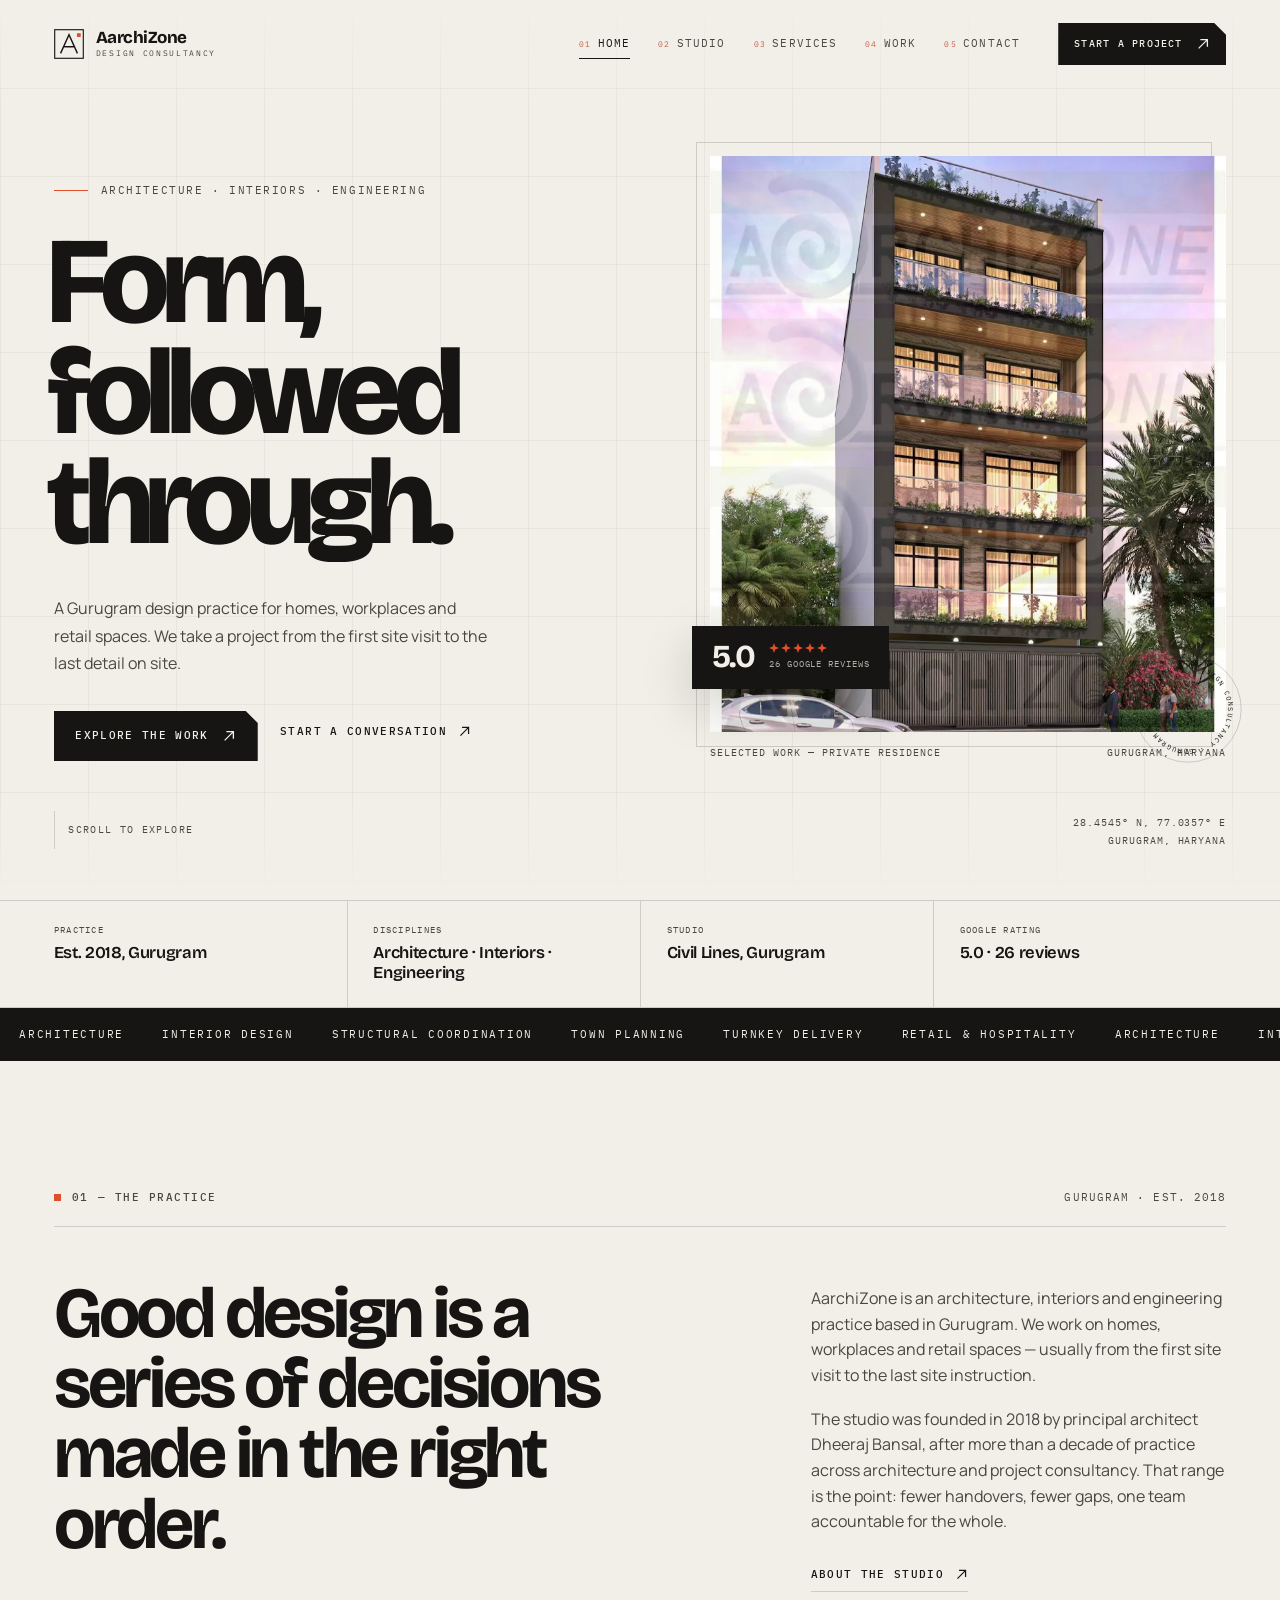
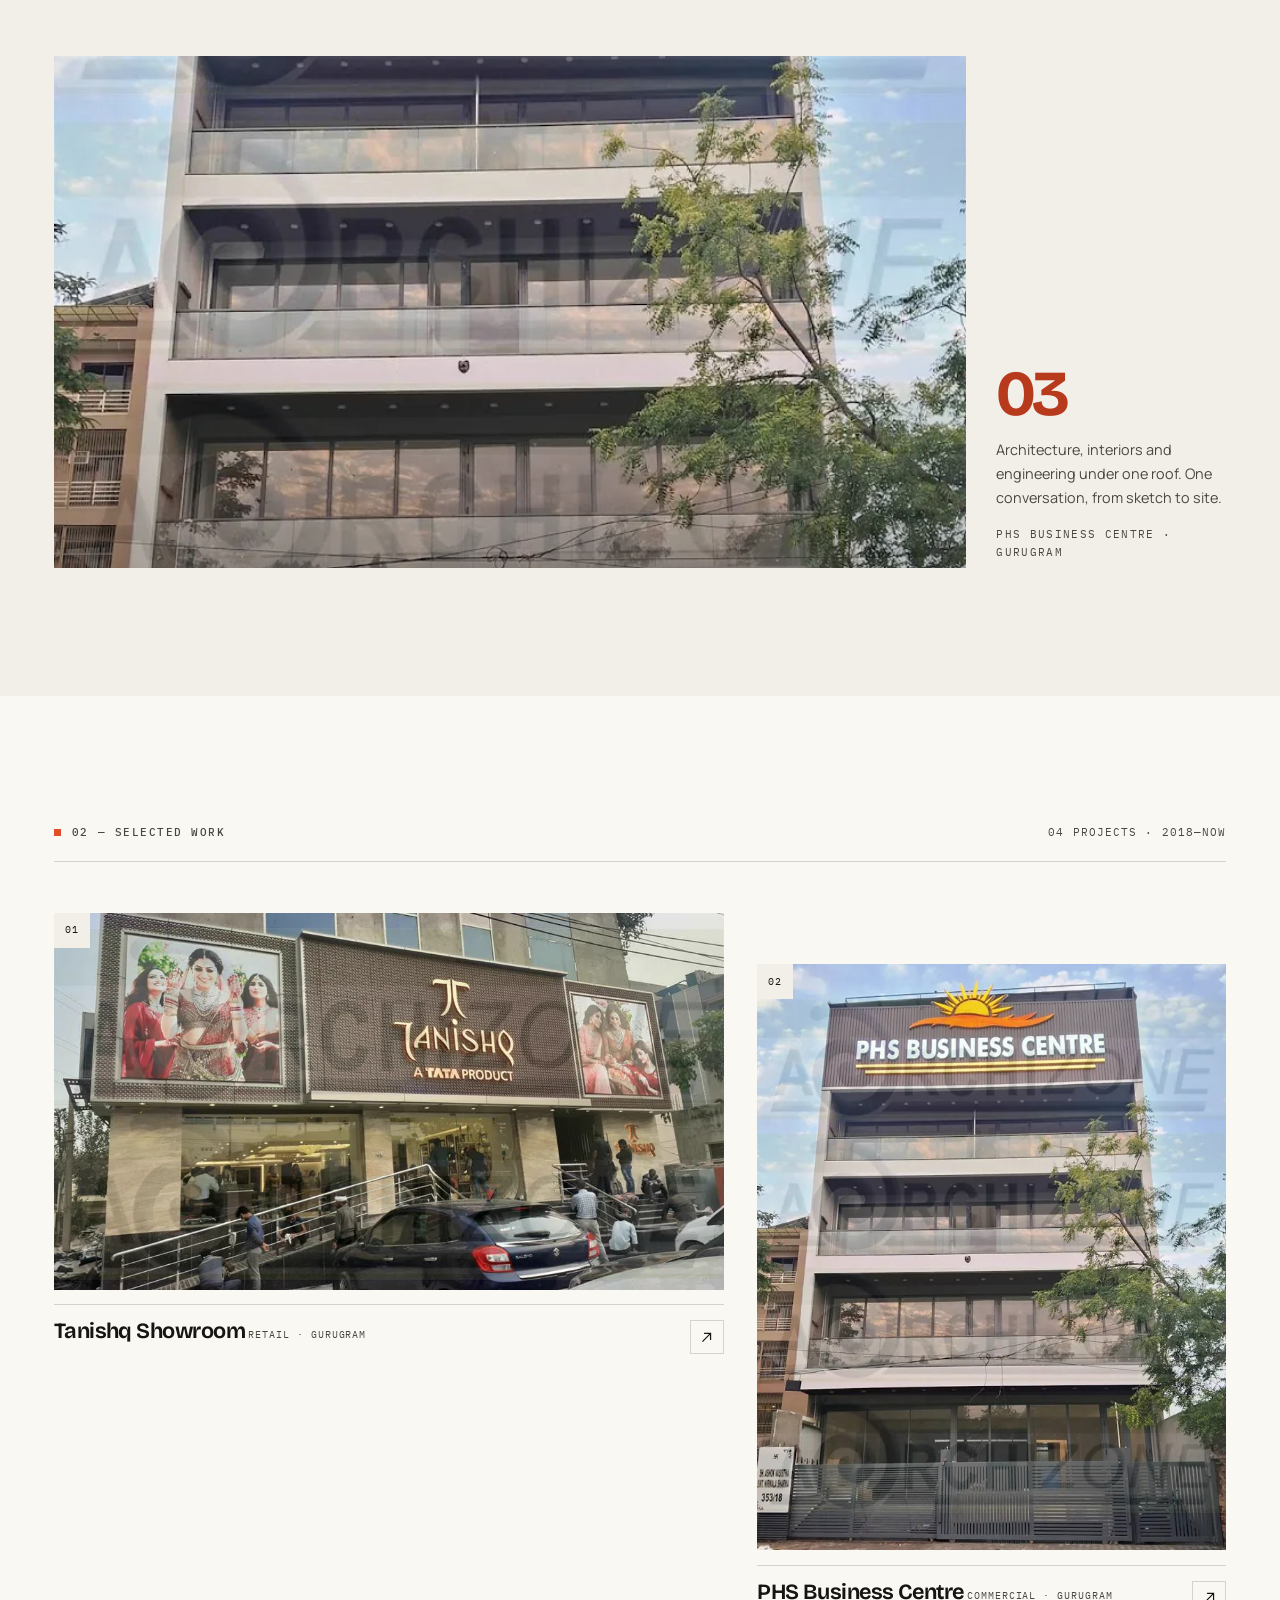
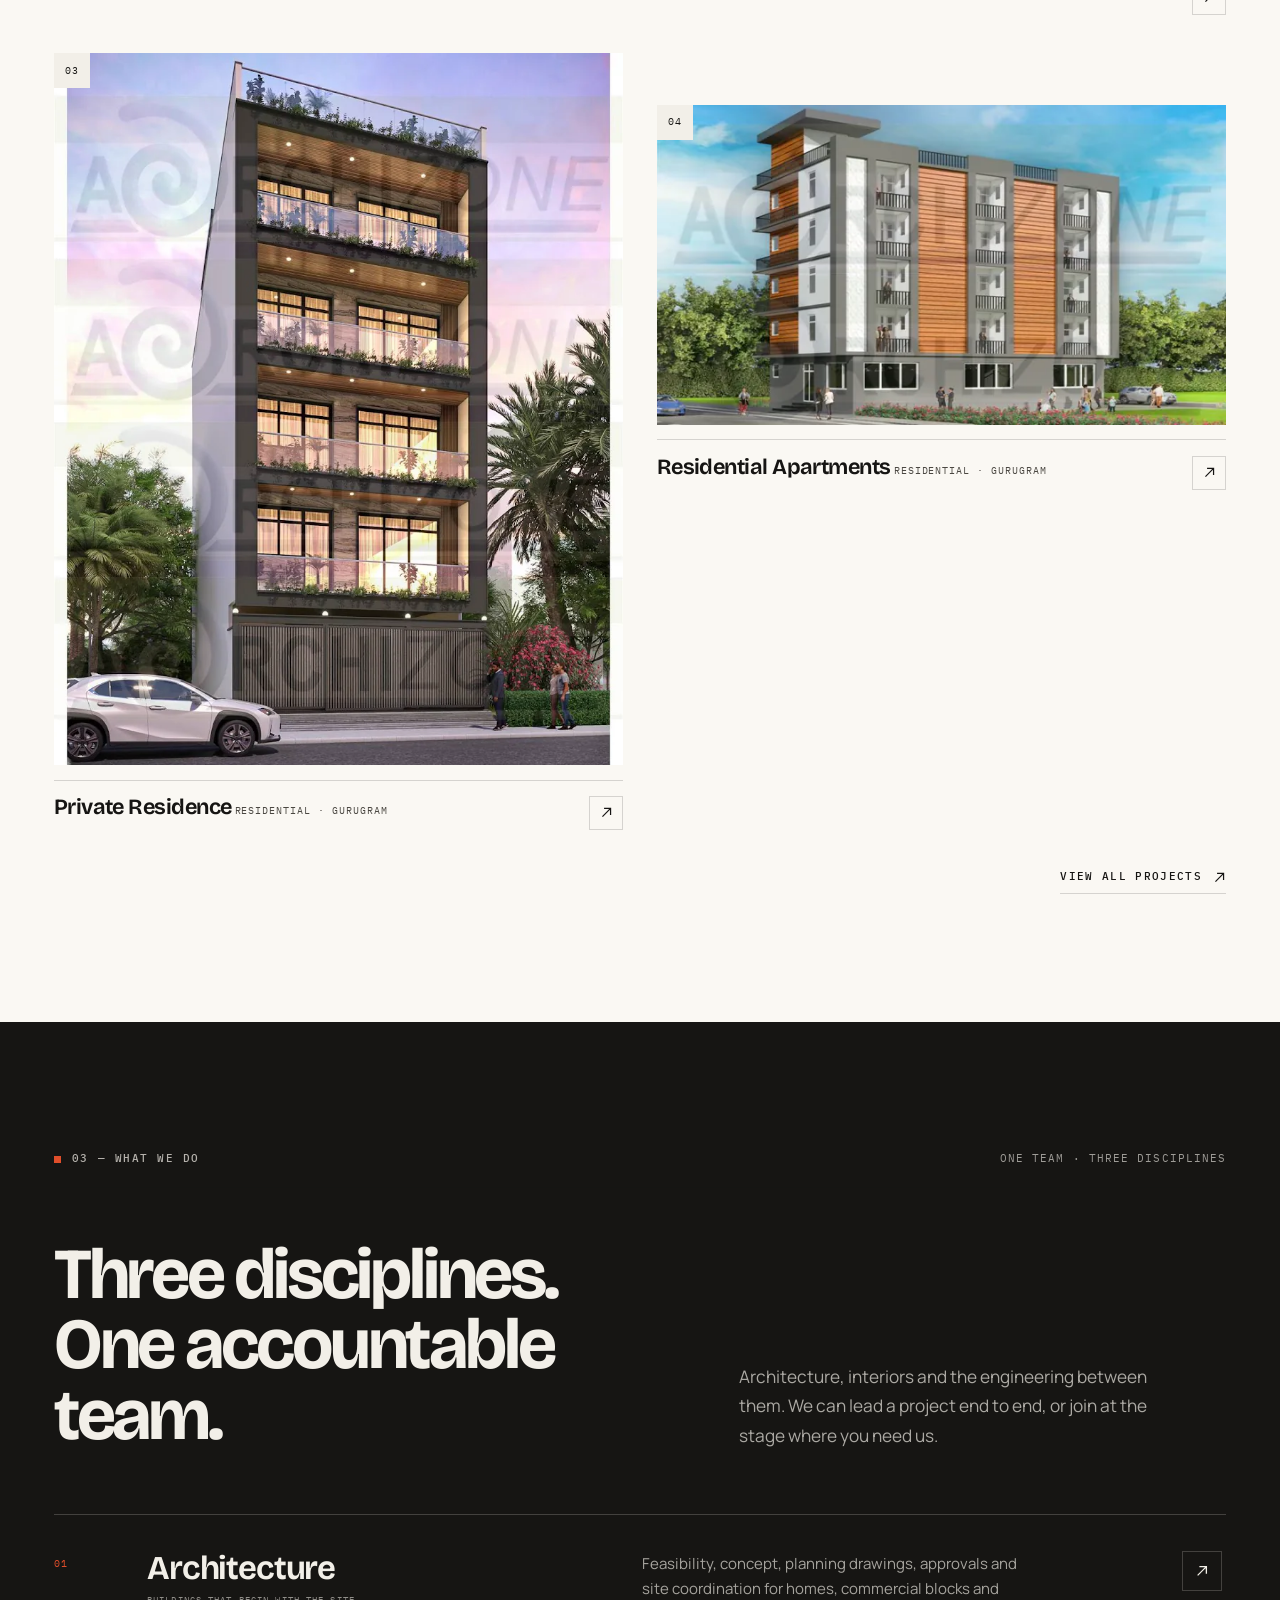
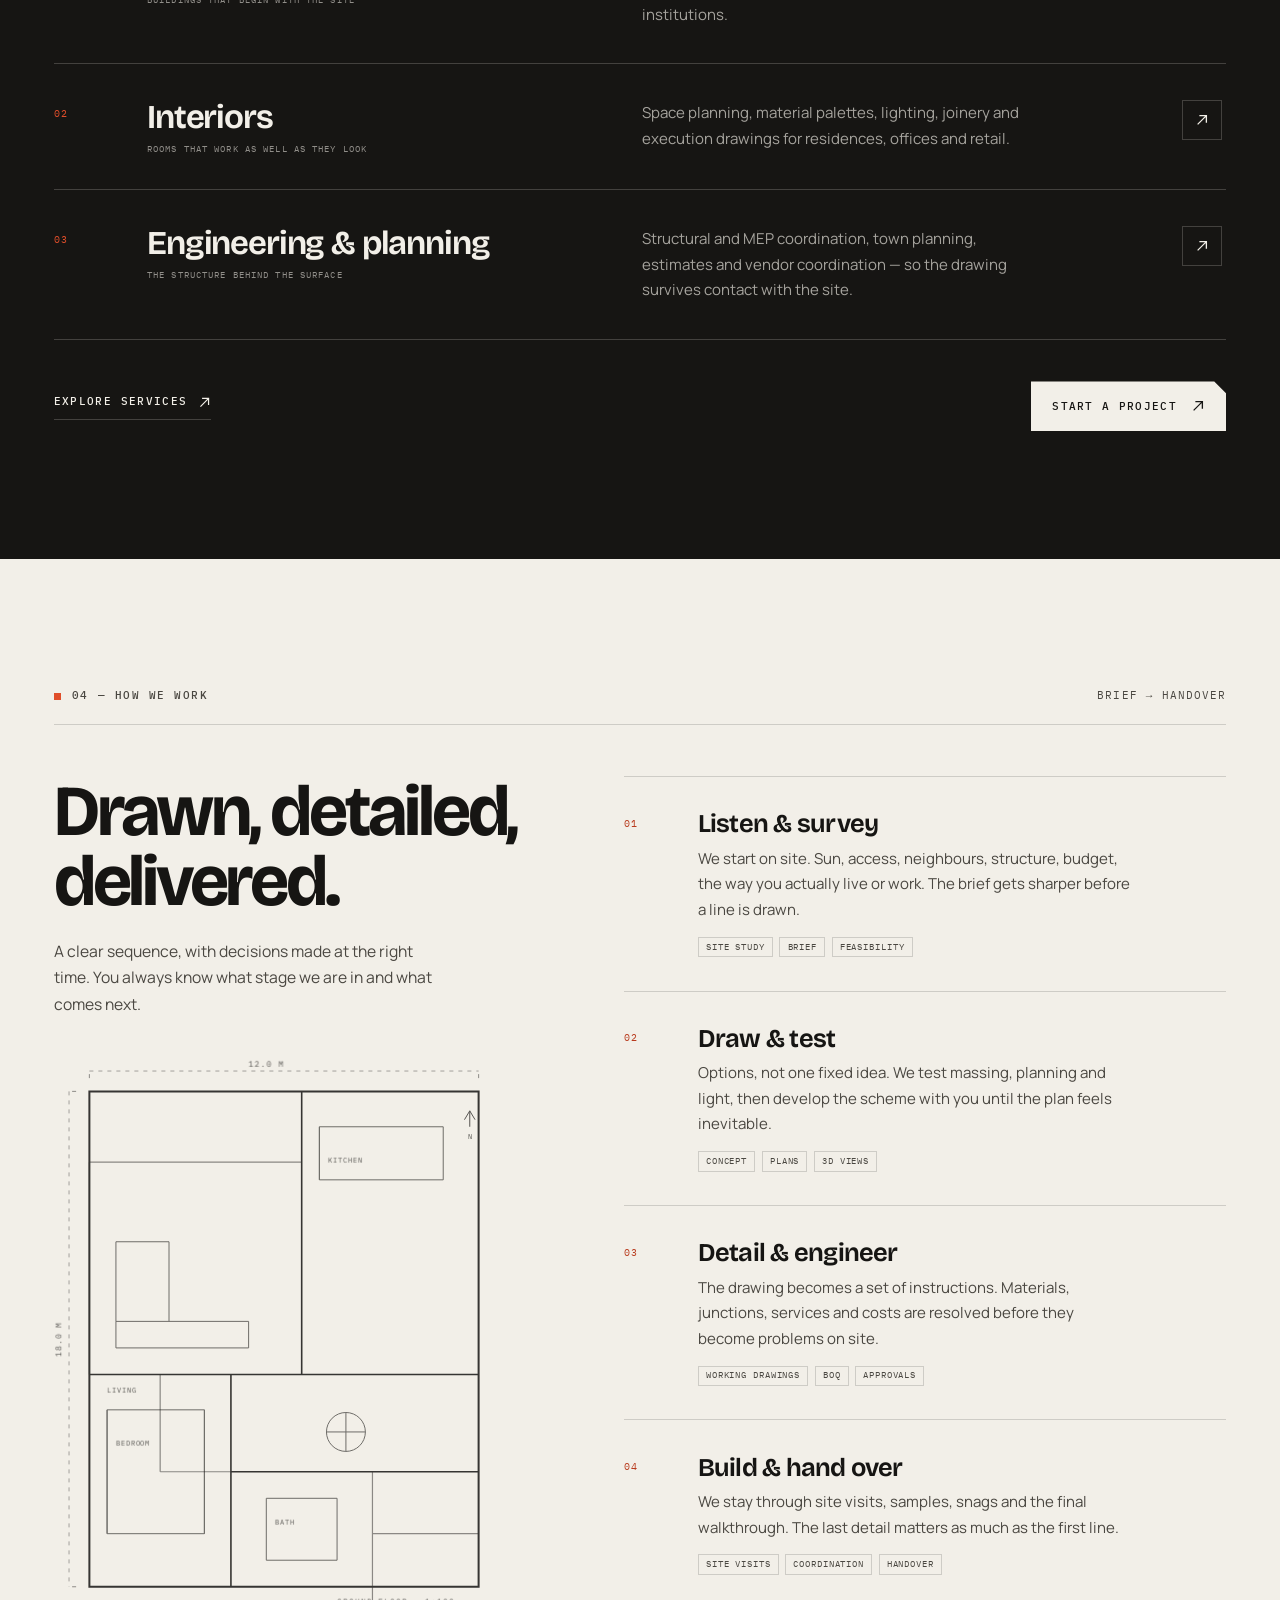
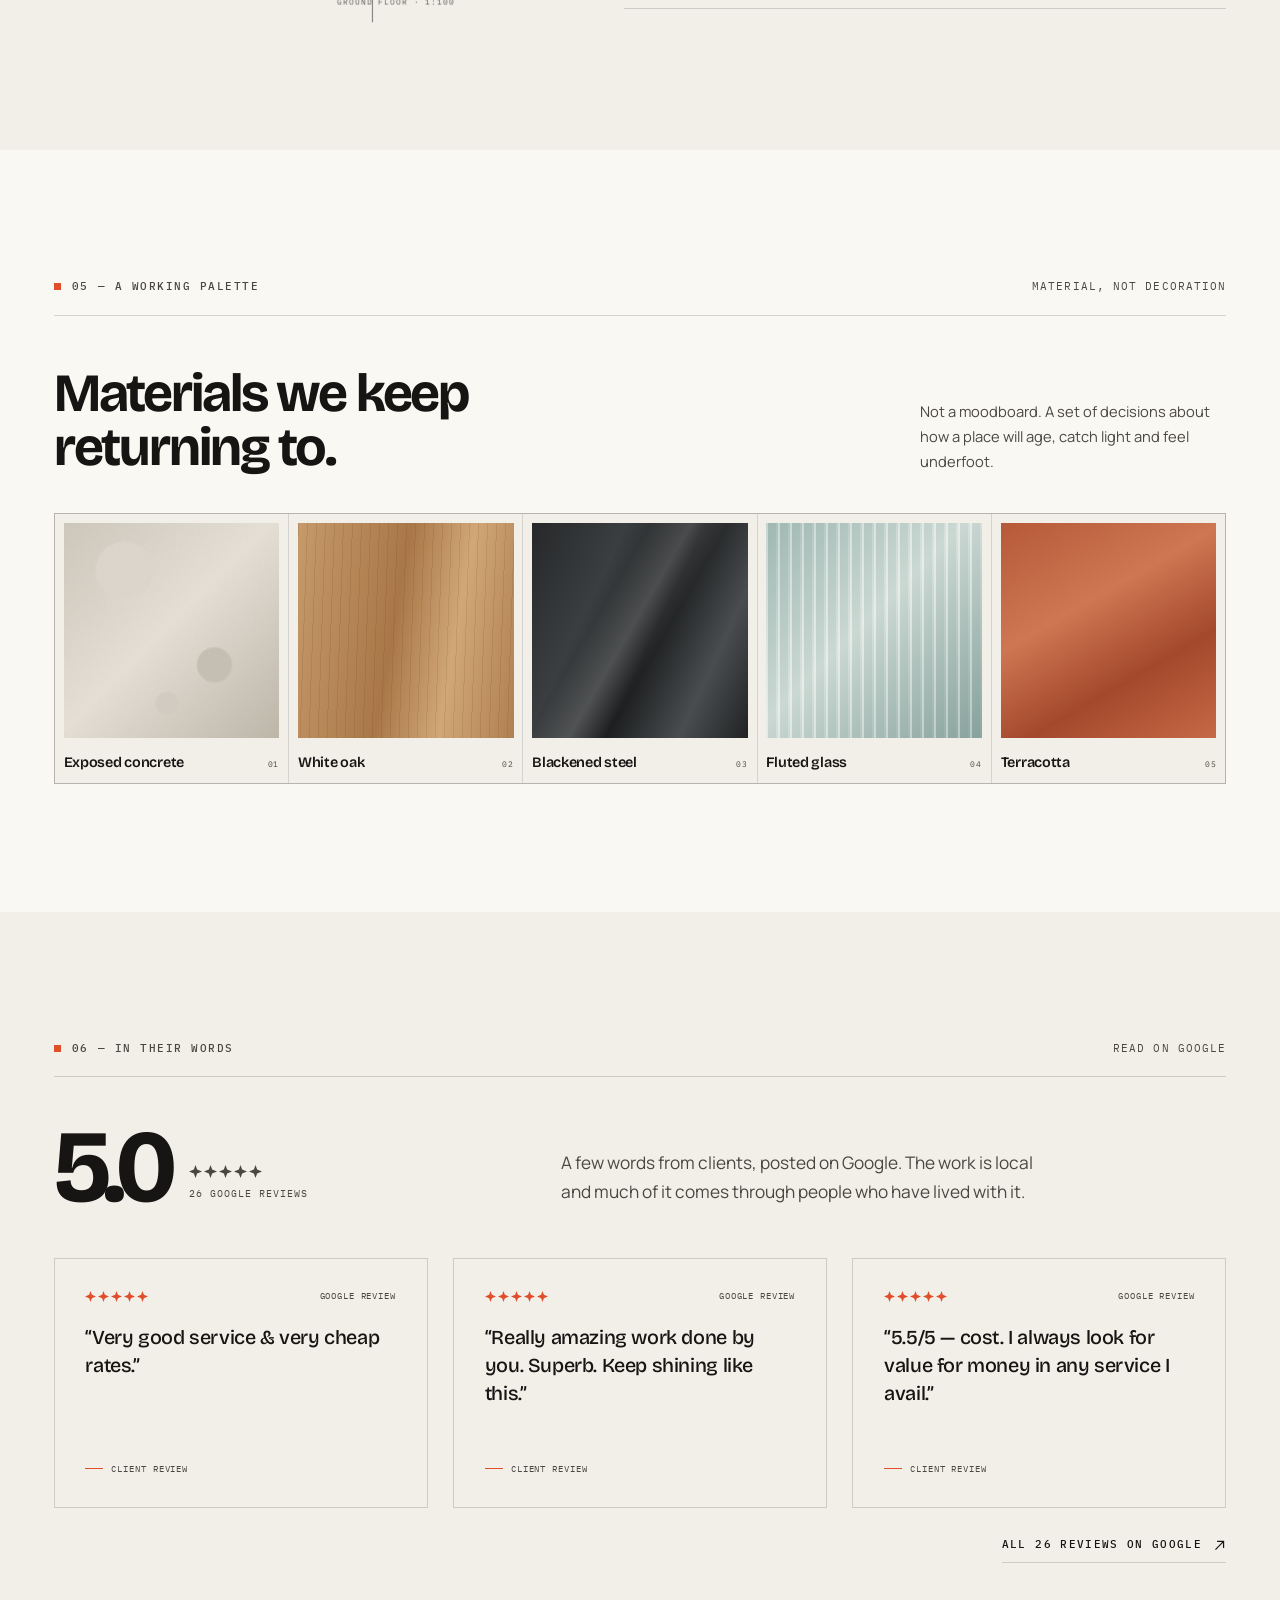
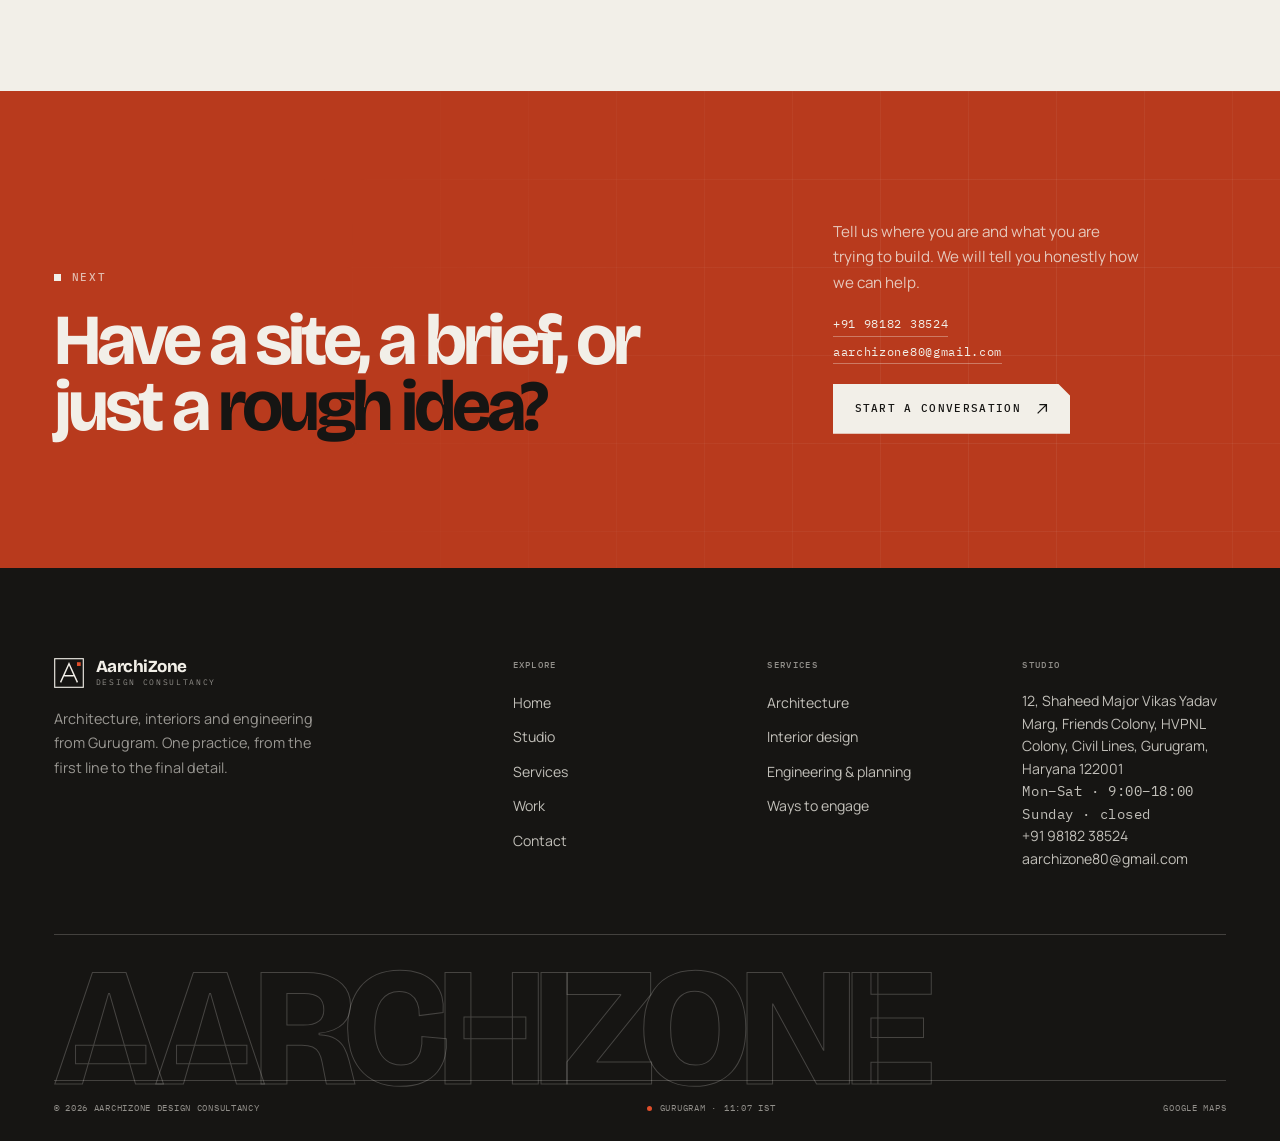
==== commit 0e6134db: "Remove decorative arrow symbols from links" ====
--- a/index.html
+++ b/index.html
@@ -505,7 +505,7 @@
       <div class="container">
         <div class="section-head">
           <span class="label">06 — In their words</span>
-          <a class="section-head__right" href="https://search.google.com/local/reviews?placeid=ChIJl_zpMSUZDTkREICyxFsfy58" target="_blank" rel="noopener">Read on Google ↗</a>
+          <a class="section-head__right" href="https://search.google.com/local/reviews?placeid=ChIJl_zpMSUZDTkREICyxFsfy58" target="_blank" rel="noopener">Read on Google</a>
         </div>
         <div class="reviews-top">
           <div class="rating-block" data-reveal>
